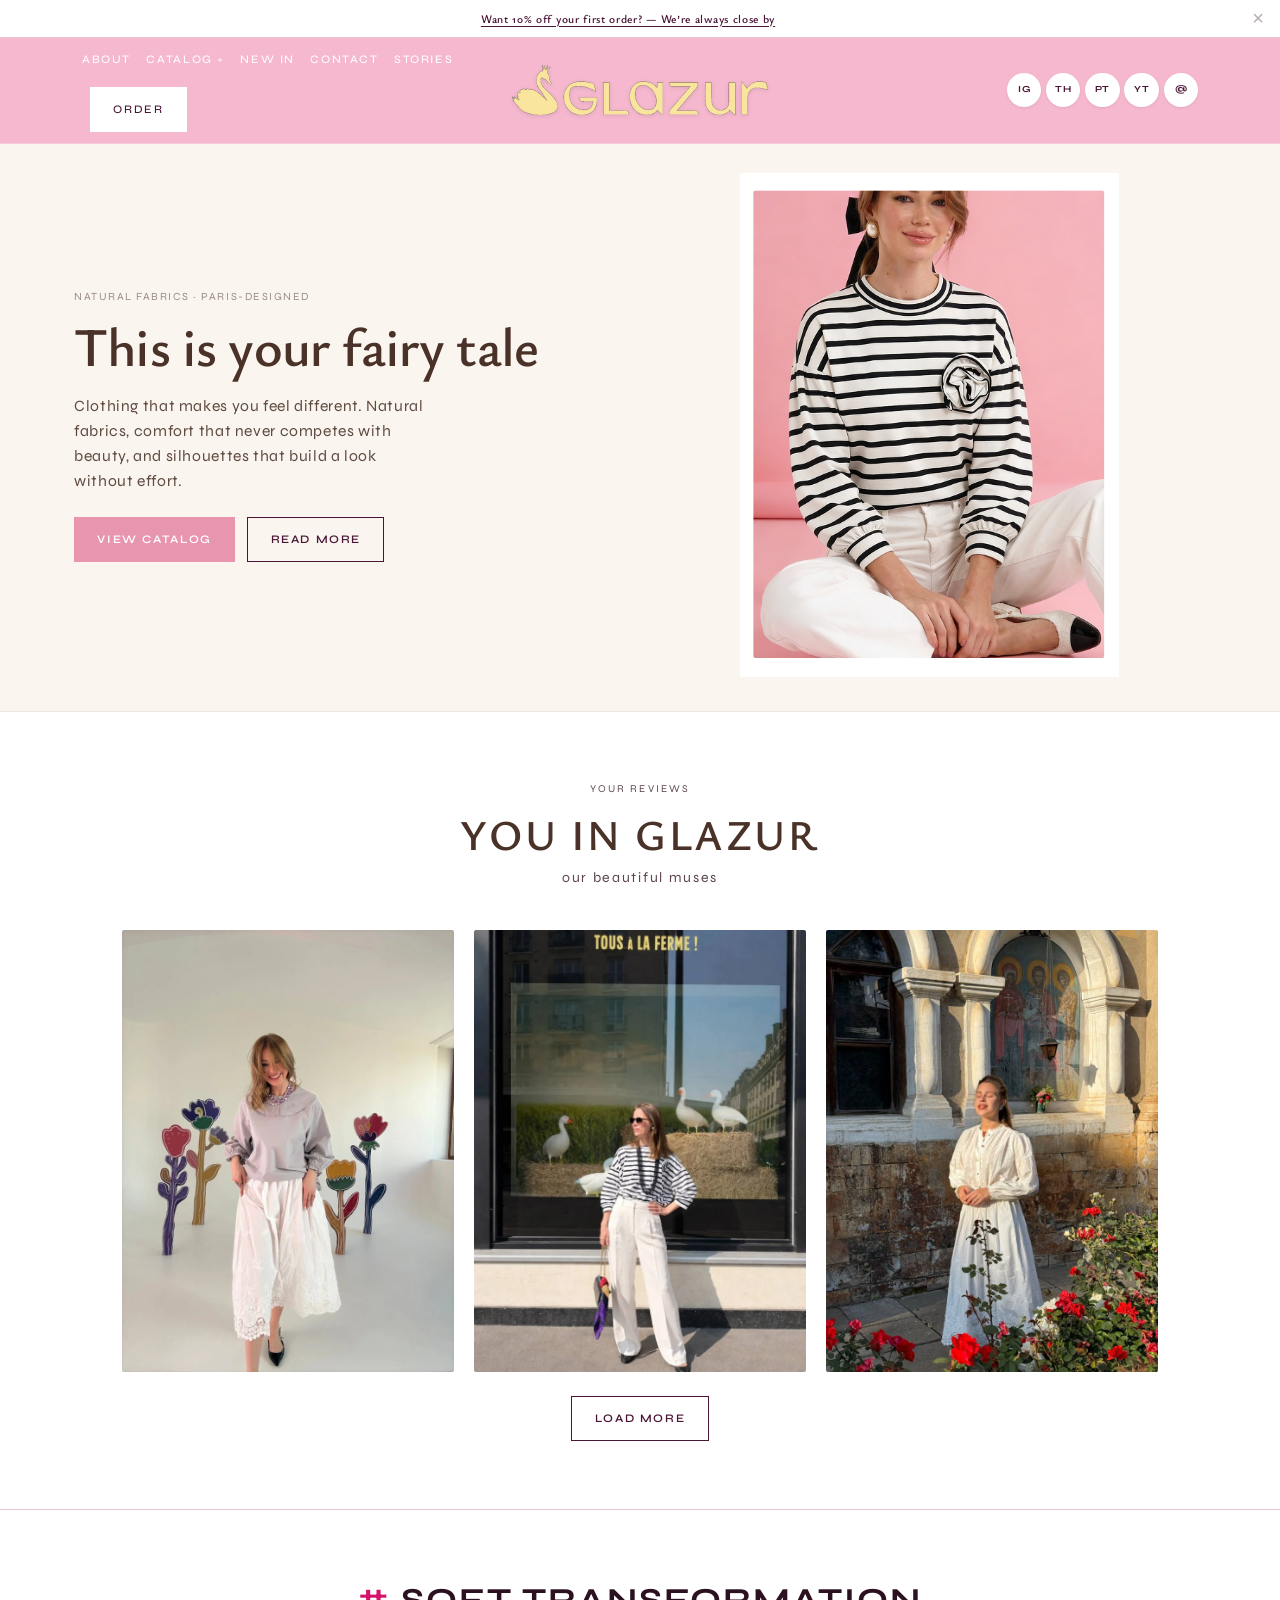
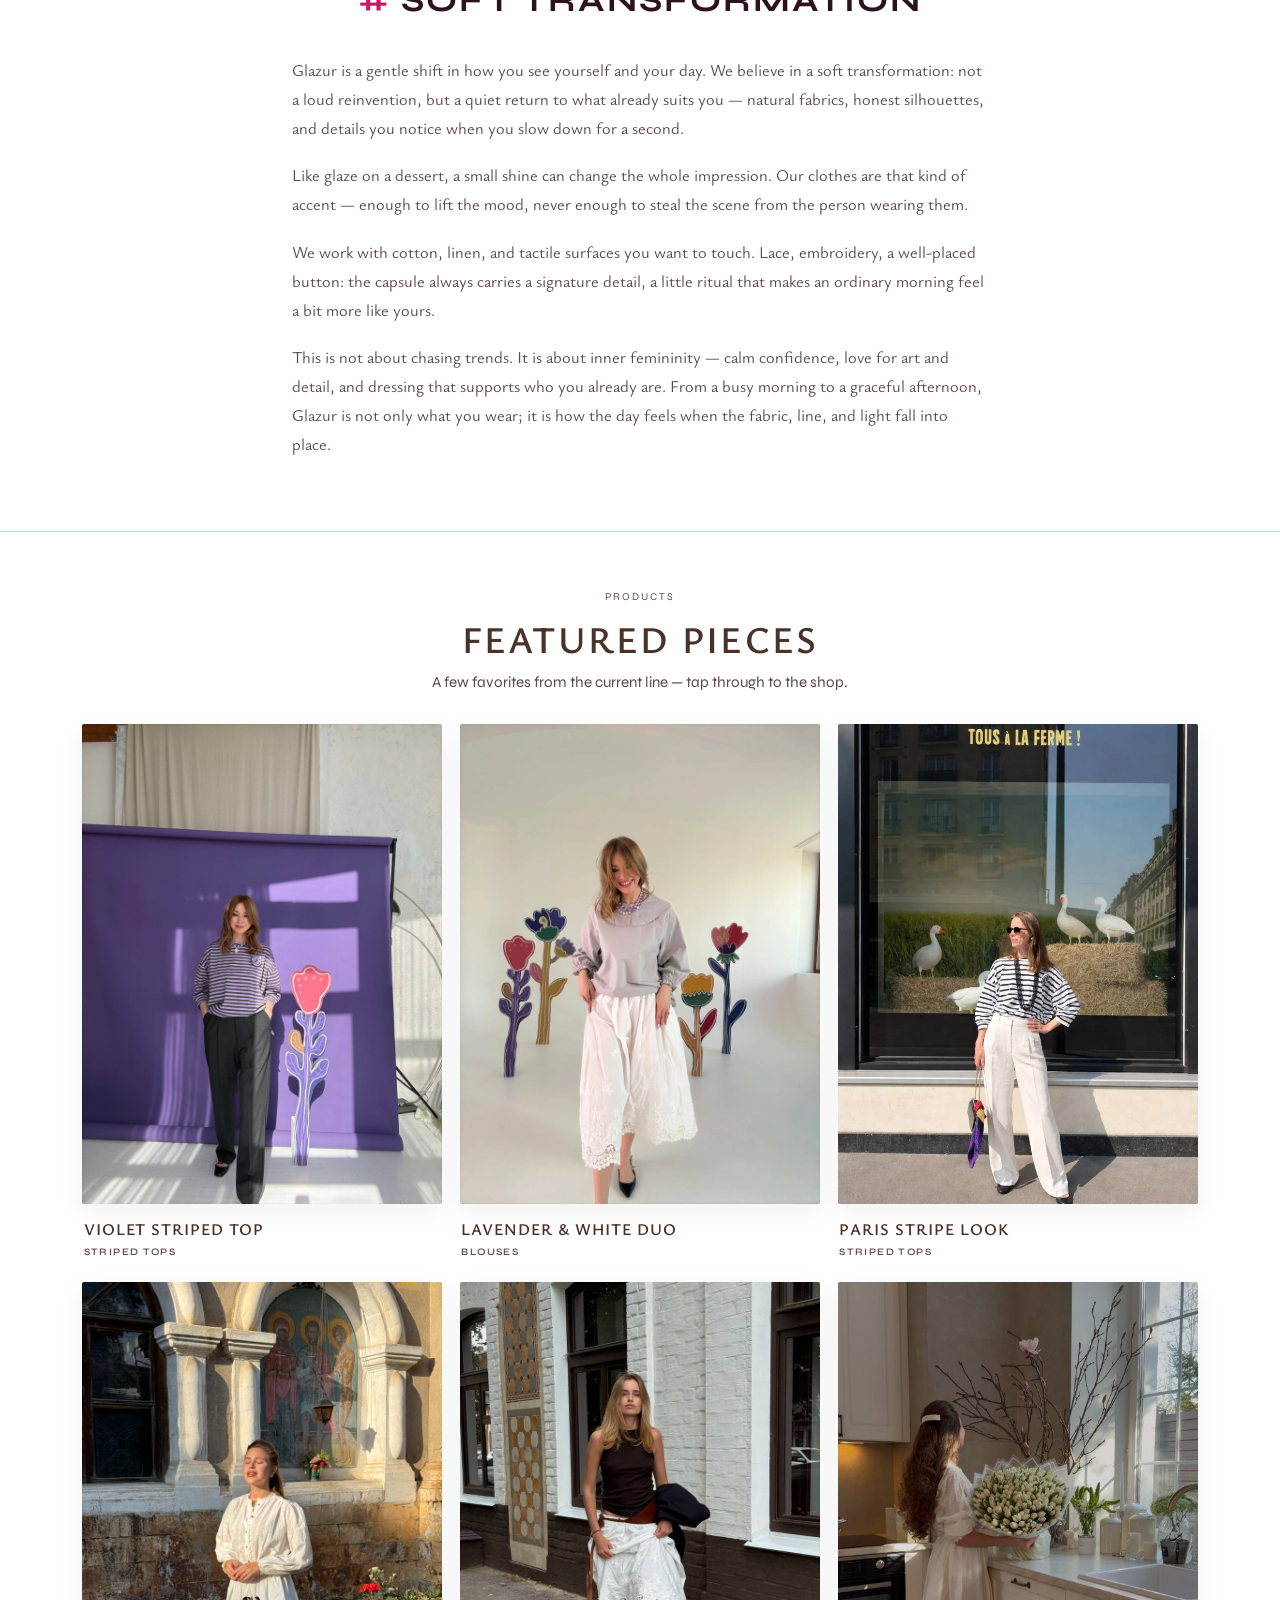
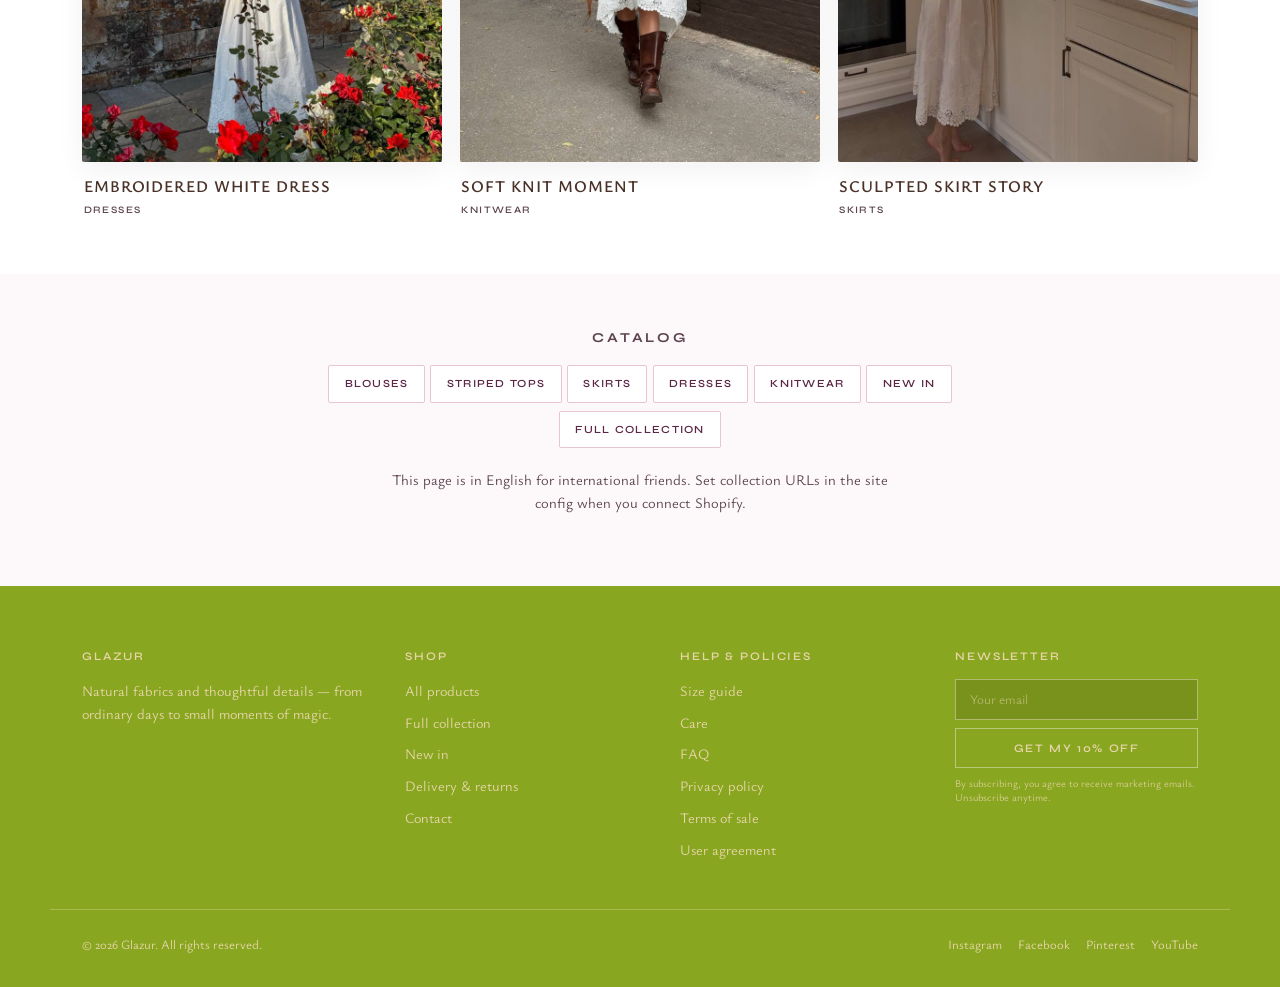
==== index.html @ 256267ee "Featured pieces: replace first card image with violet studio stripes shot Made-with: Cursor" ====
<!DOCTYPE html>
<html lang="en-US">
<head>
  <meta charset="UTF-8" />
  <meta name="viewport" content="width=device-width, initial-scale=1" />
  <link rel="icon" href="assets/favicon.svg" type="image/svg+xml" />
  <meta name="description" content="Glazur — this is your fairy tale. Natural fabrics, comfort that never fights with beauty, silhouettes that build a look without effort. Paris-designed, limited editions." />
  <title>Glazur | This is your fairy tale</title>
  <link rel="preconnect" href="https://fonts.googleapis.com" />
  <link rel="preconnect" href="https://fonts.gstatic.com" crossorigin />
  <link href="https://fonts.googleapis.com/css2?family=Syne:wght@400;500;600;700&display=swap" rel="stylesheet" />
  <link rel="stylesheet" href="css/fonts.css" />
  <link rel="stylesheet" href="css/tokens.css" />
  <link rel="stylesheet" href="css/base.css" />
  <link rel="stylesheet" href="css/components.css" />
</head>
<body class="page-home">
  <div id="promo-bar" class="promo-bar">
    <a href="#" id="promo-open-modal"><span id="promo-headline">Transform Your Day — Get 10% Off Your First Order</span></a>
    <button type="button" class="promo-bar__close" id="promo-close" aria-label="Dismiss promotion">×</button>
  </div>

  <header class="site-header site-header--mirror site-header--shopru">
    <div class="site-header__inner site-header__inner--shopru">
      <nav class="nav" id="site-nav" aria-label="Primary">
        <a href="about.html">About</a>
        <details class="nav-details">
          <summary class="nav-details__summary">Catalog</summary>
          <div class="nav-details__panel" role="group" aria-label="Catalog categories">
            <a href="#" data-collection="blouses">Blouses</a>
            <a href="#" data-collection="stripes">Striped tops</a>
            <a href="#" data-collection="skirts">Skirts</a>
            <a href="#" data-collection="dresses">Dresses</a>
            <a href="#" data-collection="knitwear">Knitwear</a>
            <a class="js-config-collection-default" href="#">Full collection</a>
          </div>
        </details>
        <a href="#" data-collection="newArrivals">New in</a>
        <a class="js-config-mailto" href="mailto:info@glazurshop.com">Contact</a>
        <a href="about.html">Stories</a>
        <div class="nav__cta">
          <a class="btn btn--fill js-config-shop" href="#">Order</a>
        </div>
      </nav>
      <a class="logo" href="index.html"><img class="logo__img" src="assets/logos/glazur-logo-yellow-swan.png" width="256" height="50" alt="Glazur" decoding="async" /></a>
      <div class="header-social" aria-label="Social and email">
        <a class="header-social__link js-config-ig" href="#" target="_blank" rel="noopener noreferrer" aria-label="Instagram">IG</a>
        <a class="header-social__link js-config-th" href="#" target="_blank" rel="noopener noreferrer" aria-label="Threads">TH</a>
        <a class="header-social__link js-config-pin" href="#" target="_blank" rel="noopener noreferrer" aria-label="Pinterest">PT</a>
        <a class="header-social__link js-config-yt" href="#" target="_blank" rel="noopener noreferrer" aria-label="YouTube">YT</a>
        <a class="header-social__link header-social__link--mail js-config-mailto" href="mailto:info@glazurshop.com" aria-label="Email">@</a>
      </div>
      <button type="button" class="nav-toggle" id="nav-toggle" aria-expanded="false" aria-controls="site-nav">Menu</button>
    </div>
  </header>

  <main class="home-main">
    <section class="ru-hero" aria-labelledby="hero-title">
      <div class="ru-hero__grid">
        <div class="ru-hero__copy">
          <p class="ru-hero__eyebrow">Natural fabrics · Paris-designed</p>
          <h1 id="hero-title">This is your fairy tale</h1>
          <p class="ru-hero__lead">
            Clothing that makes you feel different. Natural fabrics, comfort that never competes with beauty, and silhouettes that build a look without effort.
          </p>
          <div class="ru-hero__actions">
            <a class="btn btn--hero-pink js-config-collection-default" href="#">View catalog</a>
            <a class="btn" href="#story">Read more</a>
          </div>
        </div>
        <figure class="ru-hero__figure">
          <img
            class="ru-hero__img"
            src="assets/brand/hero-pink-studio.png"
            width="538"
            height="716"
            alt="Glazur — woman in a black and white striped sweatshirt with a flower appliqué and white trousers, seated on a soft pink background"
            loading="eager"
            decoding="async"
          />
        </figure>
      </div>
    </section>

    <section class="ru-muses" aria-labelledby="muses-title">
      <div class="container">
        <p class="ru-muses__eyebrow">Your reviews</p>
        <h2 id="muses-title" class="ru-muses__title">You in Glazur</h2>
        <p class="ru-muses__sub">our beautiful muses</p>
        <div class="ru-muses__gallery">
          <figure>
            <img
              src="assets/muses/muse-1.png"
              width="768"
              height="1024"
              alt="Glazur muse — white skirt and lavender blouse among large illustrated flower cutouts in a bright studio"
              loading="lazy"
              decoding="async"
            />
          </figure>
          <figure>
            <img
              src="assets/muses/muse-4.png"
              width="682"
              height="1024"
              alt="Glazur muse — Breton stripes and white trousers in front of a Parisian shop window with a farm-themed display"
              loading="lazy"
              decoding="async"
            />
          </figure>
          <figure>
            <img
              src="assets/muses/muse-3.png"
              width="768"
              height="1024"
              alt="Glazur muse — long white embroidered dress by a stone church wall with roses and icons in warm evening light"
              loading="lazy"
              decoding="async"
            />
          </figure>
        </div>
        <div class="ru-muses__footer">
          <a class="btn" href="#">Load more</a>
        </div>
      </div>
    </section>

    <section id="story" class="ru-philosophy">
      <div class="container">
        <h2 class="ru-philosophy__h"><span class="ru-hash">#</span> Soft transformation</h2>
        <div class="ru-philosophy__body">
          <p>
            Glazur is a gentle shift in how you see yourself and your day. We believe in a soft transformation: not a loud reinvention, but a quiet return to what already suits you — natural fabrics, honest silhouettes, and details you notice when you slow down for a second.
          </p>
          <p>
            Like glaze on a dessert, a small shine can change the whole impression. Our clothes are that kind of accent — enough to lift the mood, never enough to steal the scene from the person wearing them.
          </p>
          <p>
            We work with cotton, linen, and tactile surfaces you want to touch. Lace, embroidery, a well-placed button: the capsule always carries a signature detail, a little ritual that makes an ordinary morning feel a bit more like yours.
          </p>
          <p>
            This is not about chasing trends. It is about inner femininity — calm confidence, love for art and detail, and dressing that supports who you already are. From a busy morning to a graceful afternoon, Glazur is not only what you wear; it is how the day feels when the fabric, line, and light fall into place.
          </p>
        </div>
      </div>
    </section>

    <section id="about-products" class="ru-products" aria-labelledby="products-title">
      <div class="container">
        <p class="ru-products__eyebrow">Products</p>
        <h2 id="products-title" class="ru-products__title">Featured pieces</h2>
        <p class="ru-products__lead">A few favorites from the current line — tap through to the shop.</p>
        <div class="ru-products__grid">
          <article class="ru-product-card">
            <a class="ru-product-card__link" href="#" data-collection="stripes">
              <figure class="ru-product-card__figure">
                <img
                  class="ru-product-card__img"
                  src="assets/brand/glazur-featured-stripes-violet.png"
                  width="768"
                  height="1024"
                  alt="Glazur — violet striped long-sleeve top with black trousers, purple studio backdrop and illustrated flower prop"
                  loading="lazy"
                  decoding="async"
                />
              </figure>
              <div class="ru-product-card__meta">
                <h3 class="ru-product-card__name">Violet striped top</h3>
                <p class="ru-product-card__tag">Striped tops</p>
              </div>
            </a>
          </article>
          <article class="ru-product-card">
            <a class="ru-product-card__link" href="#" data-collection="blouses">
              <figure class="ru-product-card__figure">
                <img
                  class="ru-product-card__img"
                  src="assets/muses/muse-1.png"
                  width="768"
                  height="1024"
                  alt="Lavender blouse and white skirt"
                  loading="lazy"
                  decoding="async"
                />
              </figure>
              <div class="ru-product-card__meta">
                <h3 class="ru-product-card__name">Lavender &amp; white duo</h3>
                <p class="ru-product-card__tag">Blouses</p>
              </div>
            </a>
          </article>
          <article class="ru-product-card">
            <a class="ru-product-card__link" href="#" data-collection="stripes">
              <figure class="ru-product-card__figure">
                <img
                  class="ru-product-card__img"
                  src="assets/muses/muse-4.png"
                  width="682"
                  height="1024"
                  alt="Breton stripes with white trousers in Paris"
                  loading="lazy"
                  decoding="async"
                />
              </figure>
              <div class="ru-product-card__meta">
                <h3 class="ru-product-card__name">Paris stripe look</h3>
                <p class="ru-product-card__tag">Striped tops</p>
              </div>
            </a>
          </article>
          <article class="ru-product-card">
            <a class="ru-product-card__link" href="#" data-collection="dresses">
              <figure class="ru-product-card__figure">
                <img
                  class="ru-product-card__img"
                  src="assets/muses/muse-3.png"
                  width="768"
                  height="1024"
                  alt="Long white embroidered dress"
                  loading="lazy"
                  decoding="async"
                />
              </figure>
              <div class="ru-product-card__meta">
                <h3 class="ru-product-card__name">Embroidered white dress</h3>
                <p class="ru-product-card__tag">Dresses</p>
              </div>
            </a>
          </article>
          <article class="ru-product-card">
            <a class="ru-product-card__link" href="#" data-collection="knitwear">
              <figure class="ru-product-card__figure">
                <img
                  class="ru-product-card__img"
                  src="assets/muses/muse-2.png"
                  width="768"
                  height="1024"
                  alt="Soft knit and relaxed silhouette"
                  loading="lazy"
                  decoding="async"
                />
              </figure>
              <div class="ru-product-card__meta">
                <h3 class="ru-product-card__name">Soft knit moment</h3>
                <p class="ru-product-card__tag">Knitwear</p>
              </div>
            </a>
          </article>
          <article class="ru-product-card">
            <a class="ru-product-card__link" href="#" data-collection="skirts">
              <figure class="ru-product-card__figure">
                <img
                  class="ru-product-card__img"
                  src="assets/muses/muse-5.png"
                  width="768"
                  height="1024"
                  alt="Skirt and top editorial look"
                  loading="lazy"
                  decoding="async"
                />
              </figure>
              <div class="ru-product-card__meta">
                <h3 class="ru-product-card__name">Sculpted skirt story</h3>
                <p class="ru-product-card__tag">Skirts</p>
              </div>
            </a>
          </article>
        </div>
      </div>
    </section>

    <section class="ru-catalog" aria-labelledby="catalog-title">
      <div class="container ru-catalog__inner">
        <h2 id="catalog-title" class="ru-catalog__title">Catalog</h2>
        <nav class="ru-catalog__links" aria-label="Product categories">
          <a href="#" data-collection="blouses">Blouses</a>
          <a href="#" data-collection="stripes">Striped tops</a>
          <a href="#" data-collection="skirts">Skirts</a>
          <a href="#" data-collection="dresses">Dresses</a>
          <a href="#" data-collection="knitwear">Knitwear</a>
          <a href="#" data-collection="newArrivals">New in</a>
          <a class="js-config-collection-default" href="#">Full collection</a>
        </nav>
        <p class="ru-catalog__note">
          This page is in English for international friends. Set collection URLs in the site config when you connect Shopify.
        </p>
      </div>
    </section>
  </main>

  <footer class="site-footer">
    <div class="site-footer__grid">
      <div>
        <h3>Glazur</h3>
        <p style="margin: 0; line-height: 1.6;">Natural fabrics and thoughtful details — from ordinary days to small moments of magic.</p>
      </div>
      <div>
        <h3>Shop</h3>
        <ul>
          <li><a class="js-config-shop" href="#">All products</a></li>
          <li><a class="js-config-collection-default" href="#">Full collection</a></li>
          <li><a href="#" data-collection="newArrivals">New in</a></li>
          <li><a href="shipping-returns.html">Delivery &amp; returns</a></li>
          <li><a class="js-config-mailto" href="mailto:info@glazurshop.com">Contact</a></li>
        </ul>
      </div>
      <div>
        <h3>Help &amp; policies</h3>
        <ul>
          <li><a href="size-guide.html">Size guide</a></li>
          <li><a href="care.html">Care</a></li>
          <li><a href="faq.html">FAQ</a></li>
          <li><a href="#">Privacy policy</a></li>
          <li><a href="#">Terms of sale</a></li>
          <li><a href="#">User agreement</a></li>
        </ul>
      </div>
      <div class="footer-newsletter">
        <h3>Newsletter</h3>
        <form id="footer-newsletter-form">
          <input type="email" name="email" required placeholder="Your email" autocomplete="email" aria-label="Email for newsletter" />
          <button type="submit" class="btn btn--light" style="width: 100%; border-color: rgba(255,255,255,0.4);">Get my 10% off</button>
          <p class="legal" id="promo-legal">By subscribing, you agree to receive marketing emails. Unsubscribe anytime.</p>
        </form>
      </div>
    </div>
    <div class="site-footer__bottom">
      <span>© <span id="y"></span> Glazur. All rights reserved.</span>
      <div class="social-row">
        <a class="js-config-ig" href="#">Instagram</a>
        <a class="js-config-fb" href="#">Facebook</a>
        <a class="js-config-pin" href="#">Pinterest</a>
        <a class="js-config-yt" href="#">YouTube</a>
      </div>
    </div>
  </footer>

  <div id="promo-modal" class="promo-modal" hidden>
    <div class="promo-modal__overlay" aria-hidden="true"></div>
    <div class="promo-modal__panel" role="dialog" aria-modal="true" aria-labelledby="promo-dialog-title">
      <button type="button" class="promo-modal__close" aria-label="Close">×</button>
      <h2 id="promo-dialog-title">Bonjour!</h2>
      <p class="sub" id="promo-subline">Subscribe to receive your personal code and discover how Glazur can make everyday beautiful.</p>
      <form id="promo-form">
        <label class="sr-only" for="promo-email">Email</label>
        <input id="promo-email" type="email" required placeholder="Your email" autocomplete="email" />
        <button type="submit" class="btn btn--fill" style="width: 100%;" id="promo-cta">Get My 10% Off</button>
        <p class="legal" id="promo-legal-modal">By subscribing, you agree to receive marketing emails. Unsubscribe anytime.</p>
      </form>
      <p id="promo-success" class="success" hidden>Your 10% code is on its way! Check your inbox.</p>
    </div>
  </div>

  <script src="js/config.js"></script>
  <script src="js/main.js"></script>
</body>
</html>
---- css/fonts.css ----
/* Локально: Ysabeau из архива «Шрифты». Заголовки / UI: Syne через Google Fonts в HTML (замена LT Remark). */
@font-face {
  font-family: "Ysabeau";
  src: url("../assets/fonts/ysabeau/Ysabeau-Regular.ttf") format("truetype");
  font-weight: 400;
  font-style: normal;
  font-display: swap;
}

@font-face {
  font-family: "Ysabeau";
  src: url("../assets/fonts/ysabeau/Ysabeau-Medium.ttf") format("truetype");
  font-weight: 500;
  font-style: normal;
  font-display: swap;
}

@font-face {
  font-family: "Ysabeau";
  src: url("../assets/fonts/ysabeau/Ysabeau-SemiBold.ttf") format("truetype");
  font-weight: 600;
  font-style: normal;
  font-display: swap;
}
---- css/tokens.css ----
/**
 * Glazur — палитра сезона (упаковка: лайм крышки + розовый тираж лебедей).
 * Бордо / слива — глубокий акцент и «осень», не основной фон первого экрана.
 * LT Remark → Syne как веб-замена.
 */
:root {
  /* Упаковка: лайм + роза */
  --color-pack-lime: #8dc63f;
  --color-pack-lime-deep: #72a82e;
  --color-pack-pink: #f4d4e0;
  --color-pack-pink-mid: #e8b8cc;
  --color-hero-panel: var(--color-pack-lime);

  /* Бордо / сезонный акцент (футер, кнопки, контраст) */
  --color-hero-plum: #6b1d4f;
  --color-plum: #4a1536;
  --color-plum-mid: #5c2746;

  /* Текст */
  --color-ink: #2c1220;
  --color-ink-muted: #5c4550;

  /* Золото / крем — как на зелёной крышке коробки */
  --color-gold: #e8d5a8;
  --color-cream: #f5edd4;

  /* Фоны страницы (светлая «витрина» как glazurshop.ru) */
  --color-bg: #fdf8fa;
  --color-blush: #f7e8ee;
  --color-surface: #ffffff;
  --color-cream-pale: #faf6ed;
  --color-line: #e8c4d4;

  /* Витрина как glazurshop.ru: розовая шапка, кремовый герой */
  --color-shop-header: #f5b8ce;
  --color-shop-header-border: rgba(255, 255, 255, 0.22);
  --color-hero-cream: #faf6ef;
  --color-hero-ink: #4a3228;
  --color-hero-cta: #e895b0;
  --color-hero-cta-hover: #d97897;

  /* Акценты */
  --color-accent: #d4146b;
  --color-accent-hover: #b01058;
  --color-accent-soft: #fbcfe0;
  --color-magenta: #d70c7a;
  --color-olive: var(--color-pack-lime-deep);
  --color-lavender: var(--color-pack-pink-mid);
  --color-rose-ui: #e67e9e;

  /* Паттерн-вектор (архив) */
  --color-pattern-surface: #efcad0;
  --color-pattern-deep: #d70c7a;

  --font-heading: "Syne", system-ui, sans-serif;
  --font-ui: "Syne", system-ui, sans-serif;
  --font-body: "Ysabeau", Georgia, "Times New Roman", serif;
  --font-display: var(--font-heading);

  --max: 1180px;
  --radius: 2px;
  --header-h: 64px;
  --promo-h: 44px;
  --ease: cubic-bezier(0.22, 1, 0.36, 1);
}
---- css/base.css ----
*,
*::before,
*::after {
  box-sizing: border-box;
}

html {
  scroll-behavior: smooth;
}

body {
  margin: 0;
  font-family: var(--font-body);
  font-size: 1rem;
  line-height: 1.65;
  color: var(--color-ink);
  background: var(--color-bg);
  -webkit-font-smoothing: antialiased;
}

body.has-promo {
  --header-offset: var(--promo-h);
}

body:not(.has-promo) {
  --header-offset: 0px;
}

img {
  max-width: 100%;
  height: auto;
  display: block;
}

a {
  color: var(--color-plum);
  text-underline-offset: 3px;
}

a:hover {
  color: var(--color-accent);
}

:focus-visible {
  outline: 2px solid var(--color-plum-mid);
  outline-offset: 2px;
}

h1,
h2,
h3 {
  font-family: var(--font-heading);
  font-weight: 700;
  letter-spacing: 0.06em;
  line-height: 1.12;
  text-transform: uppercase;
}

.container {
  width: 100%;
  max-width: var(--max);
  margin: 0 auto;
  padding: 0 clamp(1.25rem, 4vw, 2rem);
}

.prose {
  max-width: 40rem;
}

.prose h2 {
  font-size: 1.75rem;
  margin: 2.5rem 0 1rem;
  text-transform: none;
  letter-spacing: 0.02em;
  font-weight: 600;
}

.prose h3 {
  font-size: 1.2rem;
  margin: 1.75rem 0 0.5rem;
  text-transform: none;
  letter-spacing: 0.02em;
  font-weight: 600;
}

.prose p,
.prose li {
  color: var(--color-ink-muted);
}

.prose ul {
  padding-left: 1.25rem;
}

.prose li {
  margin-bottom: 0.35rem;
}

.page-hero {
  padding: clamp(2.5rem, 6vw, 4rem) 0 2rem;
  text-align: center;
  border-bottom: 1px solid var(--color-line);
  background: var(--color-blush);
}

.page-hero h1 {
  font-size: clamp(1.75rem, 4vw, 2.75rem);
  margin: 0 0 0.75rem;
  color: var(--color-plum);
}

.page-hero p {
  margin: 0 auto;
  max-width: 36rem;
  color: var(--color-ink-muted);
  font-size: 1.05rem;
}

.page-hero p a {
  color: var(--color-accent);
  text-underline-offset: 3px;
}

.page-hero p a:hover {
  color: var(--color-accent-hover);
}

.page-body {
  padding: clamp(2rem, 5vw, 3.5rem) 0 clamp(4rem, 10vw, 6rem);
}

.sr-only {
  position: absolute;
  width: 1px;
  height: 1px;
  padding: 0;
  margin: -1px;
  overflow: hidden;
  clip: rect(0, 0, 0, 0);
  white-space: nowrap;
  border: 0;
}
---- css/components.css ----
.promo-bar {
  position: sticky;
  top: 0;
  z-index: 200;
  background: var(--color-surface);
  color: var(--color-ink-muted);
  border-bottom: 1px solid var(--color-line);
  font-size: 0.72rem;
  text-align: center;
  padding: 0.55rem 2.5rem 0.55rem 1rem;
  letter-spacing: 0.06em;
  text-transform: none;
  font-family: var(--font-body);
  font-weight: 400;
}

.promo-bar a {
  color: var(--color-plum);
  font-weight: 600;
  text-decoration: underline;
  text-underline-offset: 3px;
}

.promo-bar__close {
  position: absolute;
  right: 0.75rem;
  top: 50%;
  transform: translateY(-50%);
  background: none;
  border: none;
  color: rgba(92, 69, 80, 0.45);
  font-size: 1.25rem;
  line-height: 1;
  cursor: pointer;
  padding: 0.25rem;
}

.promo-bar__close:hover {
  color: var(--color-plum);
}

body.has-promo .site-header {
  top: 0;
}

.site-header {
  position: sticky;
  top: 0;
  z-index: 150;
  background: rgba(255, 255, 255, 0.94);
  backdrop-filter: blur(12px);
  border-bottom: 1px solid var(--color-line);
}

.site-header__inner {
  display: flex;
  align-items: center;
  justify-content: space-between;
  gap: 1rem;
  max-width: var(--max);
  margin: 0 auto;
  padding: 1rem clamp(1.25rem, 4vw, 2rem);
}

.logo {
  font-family: var(--font-ui);
  font-size: 1.5rem;
  font-weight: 700;
  color: var(--color-plum);
  text-decoration: none;
  letter-spacing: 0.14em;
  text-transform: uppercase;
}

.logo__img {
  display: block;
  height: clamp(40px, 5vw, 50px);
  width: auto;
}

.nav-toggle {
  display: none;
  border: 1px solid var(--color-plum-mid);
  background: var(--color-surface);
  color: var(--color-plum);
  padding: 0.45rem 0.75rem;
  font-family: var(--font-ui);
  font-size: 0.75rem;
  letter-spacing: 0.1em;
  text-transform: uppercase;
  cursor: pointer;
}

.nav {
  display: flex;
  align-items: center;
  gap: clamp(1rem, 2.5vw, 1.75rem);
}

.nav a {
  font-family: var(--font-ui);
  font-size: 0.72rem;
  font-weight: 500;
  letter-spacing: 0.14em;
  text-transform: uppercase;
  text-decoration: none;
  color: var(--color-plum-mid);
}

.nav a:hover {
  color: var(--color-accent);
}

.nav-details {
  position: relative;
}

.nav-details__summary {
  list-style: none;
  cursor: pointer;
  font-family: var(--font-ui);
  font-size: 0.72rem;
  font-weight: 500;
  letter-spacing: 0.14em;
  text-transform: uppercase;
  text-decoration: none;
  color: var(--color-plum-mid);
  padding: 0.15rem 0;
}

.nav-details__summary::-webkit-details-marker {
  display: none;
}

.nav-details__summary::after {
  content: " +";
  font-weight: 600;
  opacity: 0.55;
}

.nav-details[open] > .nav-details__summary::after {
  content: " –";
}

.nav-details__panel {
  position: absolute;
  top: calc(100% + 0.35rem);
  left: 0;
  min-width: 220px;
  padding: 0.35rem 0;
  background: var(--color-surface);
  border: 1px solid var(--color-line);
  box-shadow: 0 18px 40px rgba(44, 18, 32, 0.08);
  z-index: 160;
}

.nav-details__panel a {
  display: block;
  padding: 0.55rem 1rem;
  border-bottom: 1px solid rgba(226, 200, 212, 0.45);
  letter-spacing: 0.08em;
}

.nav-details__panel a:last-child {
  border-bottom: none;
}

.nav-details__panel a:hover {
  background: var(--color-bg);
}

.nav__cta {
  display: flex;
  align-items: center;
  gap: 0.75rem;
  margin-left: 0.5rem;
}

@media (max-width: 900px) {
  .nav-toggle {
    display: block;
  }

  .nav {
    position: fixed;
    left: 0;
    right: 0;
    top: 72px;
    bottom: 0;
    flex-direction: column;
    align-items: stretch;
    padding: 1rem clamp(1.25rem, 4vw, 2rem) 2rem;
    background: var(--color-blush);
    border-bottom: 1px solid var(--color-line);
    box-shadow: 0 20px 50px rgba(0, 0, 0, 0.08);
    transform: translateY(-100%);
    opacity: 0;
    pointer-events: none;
    transition: transform 0.35s var(--ease), opacity 0.2s ease;
    z-index: 140;
  }

  .nav.is-open {
    transform: translateY(0);
    opacity: 1;
    pointer-events: auto;
  }

  .nav a {
    padding: 0.85rem 0;
    border-bottom: 1px solid var(--color-line);
  }

  .nav-details {
    border-bottom: 1px solid var(--color-line);
    padding: 0.35rem 0 0.85rem;
  }

  .nav-details__summary {
    padding: 0.5rem 0;
  }

  .nav-details__panel {
    position: static;
    box-shadow: none;
    border: none;
    padding: 0.25rem 0 0 0.35rem;
    min-width: 0;
  }

  .nav-details__panel a {
    padding: 0.45rem 0;
    border-bottom: none;
  }

  .nav__cta {
    flex-direction: column;
    margin-left: 0;
    margin-top: 1rem;
  }

  .nav__cta .btn {
    width: 100%;
    text-align: center;
  }
}

.btn {
  display: inline-flex;
  align-items: center;
  justify-content: center;
  font-family: var(--font-ui);
  font-size: 0.72rem;
  font-weight: 600;
  letter-spacing: 0.14em;
  text-transform: uppercase;
  text-decoration: none;
  padding: 0.75rem 1.4rem;
  border: 1px solid var(--color-plum);
  background: transparent;
  color: var(--color-plum);
  cursor: pointer;
  transition: background 0.2s ease, color 0.2s ease, border-color 0.2s ease;
}

.btn:hover {
  background: var(--color-plum);
  color: var(--color-cream);
}

.btn--light {
  border-color: var(--color-surface);
  color: var(--color-surface);
}

.btn--light:hover {
  background: var(--color-surface);
  color: var(--color-ink);
}

.btn--fill {
  background: var(--color-plum);
  border-color: var(--color-plum);
  color: var(--color-cream);
}

.btn--fill:hover {
  background: var(--color-hero-plum);
  border-color: var(--color-hero-plum);
  color: var(--color-cream);
}

/* Кнопка героя как на glazurshop.ru (розовая заливка, белый текст) */
.btn--hero-pink {
  background: var(--color-hero-cta);
  border-color: var(--color-hero-cta);
  color: #fff;
}

.btn--hero-pink:hover {
  background: var(--color-hero-cta-hover);
  border-color: var(--color-hero-cta-hover);
  color: #fff;
}

/* Герой: золотая обводка / кремовая заливка (макет) */
.btn--on-hero {
  border-color: var(--color-gold);
  color: var(--color-gold);
  background: transparent;
}

.btn--on-hero:hover {
  background: var(--color-gold);
  color: var(--color-plum);
  border-color: var(--color-gold);
}

.btn--on-hero-fill {
  background: var(--color-cream);
  border-color: var(--color-cream);
  color: var(--color-plum);
}

.btn--on-hero-fill:hover {
  background: var(--color-gold);
  border-color: var(--color-gold);
  color: var(--color-plum);
}

/* Герой — фото сверху (реф. fashion), блок копирайта в цвете крышки коробки */
.hero-immersive {
  display: flex;
  flex-direction: column;
  min-height: min(92vh, 900px);
}

.hero-immersive__figure {
  position: relative;
  margin: 0;
  flex: 1 1 auto;
  min-height: min(52vh, 560px);
  background: var(--color-pack-pink-mid);
}

.hero-immersive__photo {
  width: 100%;
  height: 100%;
  min-height: min(52vh, 560px);
  object-fit: cover;
  object-position: center top;
  display: block;
}

.hero-immersive__panel {
  position: relative;
  flex: 0 0 auto;
  background: var(--color-hero-panel);
  color: var(--color-cream);
}

.hero-immersive__watermark {
  position: absolute;
  inset: 0;
  background: url("../assets/lebedi/Glazur лебедь вектор.svg") center 40% / clamp(56px, 14vw, 120px) no-repeat;
  opacity: 0.1;
  filter: brightness(0) invert(1);
  pointer-events: none;
}

.hero-immersive__inner {
  position: relative;
  z-index: 1;
  max-width: var(--max);
  margin: 0 auto;
  padding: clamp(1.85rem, 5vw, 3rem) clamp(1.35rem, 4vw, 2rem);
}

.hero-immersive__eyebrow {
  font-family: var(--font-ui);
  font-size: 0.7rem;
  letter-spacing: 0.2em;
  text-transform: uppercase;
  color: rgba(245, 237, 212, 0.82);
  margin: 0 0 0.85rem;
}

.hero-immersive__inner h1 {
  font-family: var(--font-heading);
  font-size: clamp(1.6rem, 4vw, 2.5rem);
  font-weight: 700;
  letter-spacing: 0.1em;
  line-height: 1.12;
  text-transform: uppercase;
  color: var(--color-cream);
  margin: 0 0 1rem;
  max-width: 20ch;
}

.hero-immersive__lead {
  font-family: var(--font-body);
  font-size: clamp(1rem, 2.2vw, 1.15rem);
  font-weight: 400;
  line-height: 1.65;
  color: rgba(250, 246, 237, 0.94);
  max-width: 36rem;
  margin: 0 0 1.75rem;
}

.hero-immersive__actions {
  display: flex;
  flex-wrap: wrap;
  gap: 0.75rem;
}

@media (min-width: 900px) {
  .hero-immersive__figure {
    min-height: min(58vh, 620px);
  }

  .hero-immersive__photo {
    min-height: min(58vh, 620px);
  }
}

/* Главная: фото упаковки / анбоксинг под героем */
.home-packshot {
  margin: 0;
  padding: clamp(1.25rem, 4vw, 2.25rem) clamp(1.25rem, 4vw, 2rem);
  background: var(--color-bg);
  border-top: 1px solid var(--color-line);
  border-bottom: 1px solid var(--color-line);
}

.home-packshot__figure {
  margin: 0 auto;
  max-width: min(1040px, 100%);
}

.home-packshot__img {
  width: 100%;
  height: auto;
  display: block;
}

/* Главная: блоки с фото (как fashion-референсы) */
.home-lookbook {
  background: var(--color-surface);
  border-top: 1px solid var(--color-line);
  border-bottom: 1px solid var(--color-line);
  padding: clamp(2rem, 6vw, 3.25rem) clamp(1.25rem, 4vw, 2rem);
}

.home-lookbook__grid {
  max-width: var(--max);
  margin: 0 auto;
  display: grid;
  gap: clamp(1rem, 3.5vw, 2rem);
  grid-template-columns: 1.05fr 0.9fr 1.05fr;
  align-items: center;
}

.home-lookbook__card {
  margin: 0;
  border: 1px solid var(--color-line);
  background: var(--color-bg);
  overflow: hidden;
}

.home-lookbook__img {
  width: 100%;
  height: 100%;
  aspect-ratio: 3 / 4;
  object-fit: cover;
  display: block;
}

.home-lookbook__copy h2 {
  margin: 0 0 0.75rem;
  font-family: var(--font-heading);
  letter-spacing: 0.08em;
  text-transform: uppercase;
  color: var(--color-plum);
}

.home-lookbook__copy p {
  margin: 0 0 1.25rem;
  color: var(--color-ink-muted);
  line-height: 1.75;
}

@media (max-width: 980px) {
  .home-lookbook__grid {
    grid-template-columns: 1fr;
  }

  .home-lookbook__img {
    aspect-ratio: 4 / 5;
  }
}

.lebedi-pair {
  display: grid;
  grid-template-columns: 1fr 1fr;
  gap: 0.75rem;
  max-width: 520px;
  margin: 1.5rem auto 0;
}

.lebedi-pair img {
  width: 100%;
  aspect-ratio: 1;
  object-fit: cover;
  border: 1px solid var(--color-line);
}

/* Sections */
.section {
  padding: clamp(3rem, 8vw, 5rem) 0;
}

.section--surface {
  background: var(--color-surface);
  border-top: 1px solid var(--color-line);
  border-bottom: 1px solid var(--color-line);
}

.section__head {
  text-align: center;
  max-width: 36rem;
  margin: 0 auto 2.5rem;
}

.section__head h2 {
  font-family: var(--font-heading);
  font-size: clamp(1.5rem, 3.5vw, 2.15rem);
  margin: 0 0 0.75rem;
  font-weight: 700;
  letter-spacing: 0.08em;
  text-transform: uppercase;
  color: var(--color-plum);
}

.section__head p {
  margin: 0;
  color: var(--color-ink-muted);
  font-size: 1.05rem;
}

.values {
  display: grid;
  grid-template-columns: repeat(3, 1fr);
  gap: 1.5rem;
}

@media (max-width: 768px) {
  .values {
    grid-template-columns: 1fr;
  }
}

.value-card {
  padding: 1.75rem;
  border: 1px solid var(--color-line);
  background: var(--color-bg);
}

.value-card h3 {
  font-size: 1.05rem;
  margin: 0 0 0.5rem;
  text-transform: none;
  letter-spacing: 0.03em;
  font-weight: 700;
  color: var(--color-plum);
}

.value-card p {
  margin: 0;
  font-size: 0.95rem;
  color: var(--color-ink-muted);
}

.collections {
  display: grid;
  grid-template-columns: repeat(auto-fill, minmax(240px, 1fr));
  gap: 1.25rem;
}

@media (min-width: 1100px) {
  .collections {
    grid-template-columns: repeat(3, 1fr);
  }
}

@media (max-width: 768px) {
  .collections {
    grid-template-columns: 1fr;
  }
}

.collection-card {
  position: relative;
  border: 1px solid var(--color-line);
  background: var(--color-surface);
  text-decoration: none;
  color: inherit;
  display: block;
  overflow: hidden;
  transition: box-shadow 0.25s ease;
}

.collection-card:hover {
  box-shadow: 0 24px 50px rgba(28, 27, 25, 0.08);
}

.collection-card__media {
  aspect-ratio: 4 / 5;
  background: linear-gradient(160deg, #e8e0d8, #d4ccc4);
  background-size: cover;
  background-position: center;
}

.collection-card__media--l1 {
  background-image: url("../assets/lebedi/л1.png");
}

.collection-card__media--l2 {
  background-image: url("../assets/lebedi/л2.png");
}

.collection-card__media--l3 {
  background-image: url("../assets/lebedi/л3.png");
}

.collection-card__media--l4 {
  background-image: url("../assets/lebedi/л4.png");
}

.collection-card__media--l5 {
  background-image: url("../assets/lebedi/л5.png");
}

.collection-card__media--l6 {
  background-image: url("../assets/lebedi/л6.png");
}

.collection-card__body {
  padding: 1.25rem 1.5rem 1.5rem;
}

.collection-card__body h3 {
  font-size: 1.1rem;
  margin: 0 0 0.35rem;
  text-transform: none;
  letter-spacing: 0.02em;
  font-weight: 700;
  color: var(--color-plum);
}

.collection-card__body p {
  margin: 0;
  font-size: 0.9rem;
  color: var(--color-ink-muted);
}

.collection-card__cta {
  margin-top: 0.75rem;
  font-family: var(--font-ui);
  font-size: 0.7rem;
  letter-spacing: 0.14em;
  text-transform: uppercase;
  font-weight: 600;
  color: var(--color-accent);
}

.story-block {
  max-width: 38rem;
  margin: 0 auto;
  text-align: center;
}

.story-block p {
  font-size: 1.1rem;
  color: var(--color-ink-muted);
  line-height: 1.8;
  margin: 0 0 1.25rem;
}

.detail-band {
  border: 1px solid var(--color-line);
  padding: clamp(2rem, 5vw, 3rem);
  background: var(--color-surface);
  text-align: center;
  max-width: 48rem;
  margin: 0 auto;
}

.detail-band p {
  margin: 0;
  font-size: 1.05rem;
  color: var(--color-ink-muted);
  font-style: italic;
}

.social-proof {
  text-align: center;
}

.social-proof p {
  max-width: 32rem;
  margin: 0 auto 1.5rem;
  color: var(--color-ink-muted);
}

.social-proof__cta {
  margin-top: 1.5rem;
  display: inline-block;
}

/* Promo modal */
.promo-modal[hidden] {
  display: none !important;
}

.promo-modal {
  position: fixed;
  inset: 0;
  z-index: 300;
  display: flex;
  align-items: center;
  justify-content: center;
  padding: 1rem;
}

.promo-modal__overlay {
  position: absolute;
  inset: 0;
  background: rgba(28, 27, 25, 0.45);
}

.promo-modal__panel {
  position: relative;
  background: var(--color-surface);
  max-width: 420px;
  width: 100%;
  padding: 2rem;
  border: 1px solid var(--color-line);
  box-shadow: 0 30px 80px rgba(0, 0, 0, 0.15);
}

.promo-modal__close {
  position: absolute;
  top: 0.75rem;
  right: 0.75rem;
  border: none;
  background: none;
  font-size: 1.5rem;
  line-height: 1;
  cursor: pointer;
  color: var(--color-ink-muted);
}

.promo-modal__panel h2 {
  font-family: var(--font-heading);
  font-size: 1.15rem;
  font-weight: 700;
  letter-spacing: 0.06em;
  text-transform: uppercase;
  color: var(--color-plum);
  margin: 0 0 0.5rem;
}

.promo-modal__panel .sub {
  font-size: 0.95rem;
  color: var(--color-ink-muted);
  margin: 0 0 1.25rem;
}

.promo-modal__panel input[type="email"] {
  width: 100%;
  padding: 0.75rem 1rem;
  border: 1px solid var(--color-line);
  font-family: var(--font-body);
  margin-bottom: 1rem;
}

.promo-modal__panel .legal {
  font-size: 0.7rem;
  color: var(--color-ink-muted);
  margin: 0.75rem 0 0;
  line-height: 1.4;
}

.promo-modal__panel .success {
  color: var(--color-plum);
  font-weight: 600;
  margin-top: 1rem;
}

/* FAQ */
.faq-list {
  max-width: 42rem;
  margin: 0 auto;
}

.faq-item {
  border-bottom: 1px solid var(--color-line);
}

.faq-item button {
  width: 100%;
  display: flex;
  justify-content: space-between;
  align-items: center;
  gap: 1rem;
  padding: 1.15rem 0;
  border: none;
  background: none;
  font-family: var(--font-body);
  font-size: 1rem;
  font-weight: 500;
  text-align: left;
  cursor: pointer;
  color: var(--color-ink);
}

.faq-item button::after {
  content: "+";
  font-size: 1.25rem;
  color: var(--color-ink-muted);
  flex-shrink: 0;
}

.faq-item.is-open button::after {
  content: "−";
}

.faq-panel {
  display: none;
  padding: 0 0 1.25rem;
}

.faq-item.is-open .faq-panel {
  display: block;
}

.faq-panel p,
.faq-panel li {
  color: var(--color-ink-muted);
  font-size: 0.95rem;
}

.faq-panel ul {
  margin: 0.5rem 0 0;
  padding-left: 1.2rem;
}

/* Footer */
.site-footer {
  background: #88a620;
  color: var(--color-gold);
  padding: clamp(2.5rem, 6vw, 4rem) 0 2rem;
  font-size: 0.9rem;
}

.site-footer a {
  color: var(--color-gold);
  text-decoration: none;
}

.site-footer a:hover {
  color: #fff9e6;
}

.site-footer__grid {
  display: grid;
  grid-template-columns: 1.2fr repeat(3, 1fr);
  gap: 2rem;
  max-width: var(--max);
  margin: 0 auto;
  padding: 0 clamp(1.25rem, 4vw, 2rem);
}

@media (max-width: 900px) {
  .site-footer__grid {
    grid-template-columns: 1fr 1fr;
  }
}

@media (max-width: 520px) {
  .site-footer__grid {
    grid-template-columns: 1fr;
  }
}

.site-footer h3 {
  font-family: var(--font-ui);
  font-size: 0.72rem;
  letter-spacing: 0.16em;
  text-transform: uppercase;
  font-weight: 600;
  color: var(--color-gold);
  margin: 0 0 1rem;
}

.site-footer ul {
  list-style: none;
  padding: 0;
  margin: 0;
}

.site-footer li {
  margin-bottom: 0.5rem;
}

.footer-newsletter input {
  width: 100%;
  padding: 0.65rem 0.85rem;
  border: 1px solid rgba(245, 237, 212, 0.45);
  background: rgba(0, 0, 0, 0.12);
  color: var(--color-gold);
  font-family: var(--font-body);
  margin-bottom: 0.5rem;
}

.footer-newsletter input::placeholder {
  color: rgba(232, 213, 168, 0.55);
}

.footer-newsletter .legal {
  font-size: 0.65rem;
  color: rgba(232, 213, 168, 0.85);
  margin: 0.5rem 0 0;
  line-height: 1.4;
}

.site-footer .btn--light {
  border-color: rgba(245, 237, 212, 0.55);
  color: var(--color-gold);
}

.site-footer .btn--light:hover {
  background: rgba(0, 0, 0, 0.14);
  color: #fff9e6;
  border-color: #fff9e6;
}

.site-footer__bottom {
  max-width: var(--max);
  margin: 2.5rem auto 0;
  padding: 1.5rem clamp(1.25rem, 4vw, 2rem) 0;
  border-top: 1px solid rgba(245, 237, 212, 0.28);
  display: flex;
  flex-wrap: wrap;
  justify-content: space-between;
  align-items: center;
  gap: 1rem;
  font-size: 0.8rem;
}

.site-footer__lang {
  color: var(--color-gold);
  text-decoration: underline;
  text-underline-offset: 3px;
  font-size: 0.78rem;
  letter-spacing: 0.06em;
  text-transform: uppercase;
}

.site-footer__lang:hover {
  color: #fff9e6;
}

.social-row {
  display: flex;
  gap: 1rem;
}

/* Центрированная шапка (без shopru — узкий сайт) */
.site-header--mirror:not(.site-header--shopru) .site-header__inner {
  flex-direction: column;
  align-items: center;
  justify-content: center;
  gap: 0.65rem;
  padding-top: clamp(0.75rem, 2vw, 1.1rem);
  padding-bottom: clamp(0.55rem, 1.2vw, 0.95rem);
  position: relative;
}

.site-header--mirror:not(.site-header--shopru) .nav {
  justify-content: center;
  flex-wrap: wrap;
}

.site-header--mirror:not(.site-header--shopru) .nav__cta {
  margin-left: 0;
}

@media (max-width: 900px) {
  .site-header--mirror:not(.site-header--shopru) .nav-toggle {
    position: absolute;
    right: clamp(1.25rem, 4vw, 2rem);
    top: 0.85rem;
  }

  .site-header--mirror:not(.site-header--shopru) .nav {
    top: calc(var(--header-offset, 0px) + 100px);
  }
}

/* Розовая полоса + сетка «меню — лого — мессенджеры» как glazurshop.ru */
.site-header--shopru {
  background: var(--color-shop-header);
  border-bottom: 1px solid var(--color-shop-header-border);
  backdrop-filter: none;
}

.site-header--shopru .nav a,
.site-header--shopru .nav-details__summary {
  color: rgba(255, 255, 255, 0.95);
}

.site-header--shopru .nav a:hover,
.site-header--shopru .nav-details__summary:hover {
  color: #fff;
}

.site-header--shopru .nav-details__summary::after {
  opacity: 0.65;
}

.site-header--shopru .nav__cta .btn--fill {
  background: #fff;
  border-color: #fff;
  color: var(--color-plum);
}

.site-header--shopru .nav__cta .btn--fill:hover {
  background: var(--color-hero-cream);
  border-color: var(--color-hero-cream);
  color: var(--color-plum);
}

.site-header--shopru .logo__img {
  filter: drop-shadow(0 1px 2px rgba(44, 18, 32, 0.12));
}

/* Выпадающий каталог: панель белая — ссылки должны быть тёмными, не как в полосе шапки */
.site-header--shopru .nav-details__panel {
  background: var(--color-surface);
  border: 1px solid var(--color-line);
  box-shadow: 0 14px 40px rgba(44, 18, 32, 0.14);
}

.site-header--shopru .nav-details__panel a {
  color: var(--color-plum-mid);
}

.site-header--shopru .nav-details__panel a:hover {
  color: var(--color-accent);
  background: var(--color-bg);
}

.header-social {
  display: flex;
  flex-wrap: wrap;
  align-items: center;
  justify-content: center;
  gap: 0.3rem;
  max-width: 100%;
}

.header-social__link {
  display: flex;
  align-items: center;
  justify-content: center;
  width: 2.15rem;
  height: 2.15rem;
  border-radius: 50%;
  background: #fff;
  color: var(--color-plum);
  font-family: var(--font-ui);
  font-size: 0.58rem;
  font-weight: 700;
  letter-spacing: 0.04em;
  text-decoration: none;
  line-height: 1;
  box-shadow: 0 1px 3px rgba(44, 18, 32, 0.08);
  transition: transform 0.15s ease, background 0.15s ease, color 0.15s ease;
}

.header-social__link:hover {
  transform: translateY(-1px);
  background: var(--color-hero-cream);
  color: var(--color-accent);
}

.header-social__link--mail {
  font-size: 0.72rem;
}

@media (min-width: 901px) {
  .site-header--shopru .site-header__inner--shopru {
    display: grid;
    grid-template-columns: minmax(0, 1fr) auto minmax(0, 1fr);
    align-items: center;
    gap: 0.5rem 1rem;
    padding-top: 0.65rem;
    padding-bottom: 0.65rem;
  }

  .site-header--shopru .nav {
    grid-column: 1;
    grid-row: 1;
    justify-self: start;
    justify-content: flex-start;
    flex-wrap: wrap;
    gap: clamp(0.5rem, 1.2vw, 1rem);
  }

  .site-header--shopru .logo {
    grid-column: 2;
    grid-row: 1;
    justify-self: center;
  }

  .site-header--shopru .header-social {
    grid-column: 3;
    grid-row: 1;
    justify-self: end;
  }

  .site-header--shopru .nav-toggle {
    display: none;
  }
}

@media (max-width: 900px) {
  .site-header--shopru .site-header__inner--shopru {
    display: flex;
    flex-direction: column;
    align-items: center;
    position: relative;
    padding-top: 0.5rem;
    padding-bottom: 0.5rem;
  }

  .site-header--shopru .logo {
    order: 1;
  }

  .site-header--shopru .header-social {
    order: 2;
    margin-top: 0.2rem;
  }

  .site-header--shopru .nav {
    order: 10;
    width: 100%;
    top: calc(var(--header-offset, 0px) + 118px);
    background: rgba(255, 250, 252, 0.98);
  }

  .site-header--shopru .nav a,
  .site-header--shopru .nav-details__summary {
    color: var(--color-plum-mid);
  }

  .site-header--shopru .nav a:hover,
  .site-header--shopru .nav-details__summary:hover {
    color: var(--color-accent);
  }

  .site-header--shopru .nav-toggle {
    position: absolute;
    top: 0.55rem;
    right: clamp(1.25rem, 4vw, 2rem);
    border-color: rgba(255, 255, 255, 0.55);
    background: rgba(255, 255, 255, 0.25);
    color: #fff;
  }

  .site-header--shopru .nav-toggle:hover {
    background: rgba(255, 255, 255, 0.4);
  }
}

/* Главная: светлый лендинг, порядок как на русской витрине */
.ru-hero {
  padding: clamp(1rem, 2.5vw, 1.85rem) 0 clamp(1.15rem, 3vw, 2.15rem);
  background: var(--color-hero-cream);
  border-bottom: 1px solid rgba(74, 50, 40, 0.08);
}

.ru-hero__grid {
  display: grid;
  grid-template-columns: minmax(0, 1fr) minmax(0, 1fr);
  gap: clamp(0.75rem, 2vw, 1.65rem);
  align-items: center;
  max-width: var(--max);
  margin: 0 auto;
  padding: 0 clamp(0.85rem, 3vw, 1.5rem);
}

@media (min-width: 781px) {
  .ru-hero__figure {
    max-width: min(100%, 400px);
    width: 100%;
    justify-self: center;
  }
}

@media (max-width: 780px) {
  .ru-hero__grid {
    grid-template-columns: 1fr;
    text-align: center;
  }

  .ru-hero__figure {
    max-width: min(100%, 380px);
    margin-left: auto;
    margin-right: auto;
  }

  .ru-hero__actions {
    justify-content: center;
  }
}

.ru-hero h1 {
  font-family: var(--font-body);
  font-weight: 600;
  font-size: clamp(2.15rem, 4.8vw, 3.4rem);
  line-height: 1.12;
  color: var(--color-hero-ink);
  letter-spacing: -0.015em;
  margin: 0 0 1rem;
  text-transform: none;
}

.ru-hero__eyebrow {
  font-family: var(--font-ui);
  font-size: 0.68rem;
  letter-spacing: 0.14em;
  text-transform: uppercase;
  color: rgba(74, 50, 40, 0.55);
  margin: 0 0 0.65rem;
}

.ru-hero__lead {
  font-family: var(--font-ui);
  font-size: clamp(0.88rem, 1.35vw, 0.98rem);
  font-weight: 400;
  letter-spacing: 0.04em;
  line-height: 1.6;
  color: var(--color-hero-ink);
  opacity: 0.88;
  margin: 0 0 1.5rem;
  max-width: 40ch;
}

@media (max-width: 780px) {
  .ru-hero__lead {
    max-width: none;
    margin-left: auto;
    margin-right: auto;
  }
}

.ru-hero__actions {
  display: flex;
  flex-wrap: wrap;
  gap: 0.75rem;
}

.ru-hero__figure {
  margin: 0;
  padding: 0;
  border-radius: 0;
  overflow: visible;
  background: transparent;
  box-shadow: none;
  display: flex;
  align-items: center;
  justify-content: center;
}

.ru-hero__img {
  display: block;
  width: auto;
  max-width: 100%;
  height: auto;
  max-height: min(56vh, 530px);
  object-fit: contain;
}

/* «Вы в Glazur» — три вертикали как на glazurshop.ru */
.ru-muses {
  padding: clamp(2.75rem, 7vw, 4.25rem) 0;
  text-align: center;
  background: var(--color-surface);
}

.ru-muses__eyebrow {
  font-family: var(--font-ui);
  font-size: 0.65rem;
  letter-spacing: 0.2em;
  text-transform: uppercase;
  color: var(--color-ink-muted);
  margin: 0 0 0.75rem;
}

.ru-muses__title {
  font-family: var(--font-body);
  font-weight: 600;
  font-size: clamp(1.85rem, 4vw, 2.65rem);
  line-height: 1.15;
  color: var(--color-hero-ink);
  margin: 0 0 0.5rem;
}

.ru-muses__sub {
  font-family: var(--font-ui);
  font-size: clamp(0.78rem, 1.2vw, 0.88rem);
  font-weight: 400;
  letter-spacing: 0.12em;
  text-transform: lowercase;
  color: var(--color-ink-muted);
  margin: 0 0 clamp(1.75rem, 4vw, 2.5rem);
}

.ru-muses__gallery {
  display: grid;
  grid-template-columns: repeat(3, 1fr);
  gap: clamp(0.65rem, 2vw, 1.25rem);
  max-width: 1100px;
  margin: 0 auto 1.5rem;
  padding: 0 clamp(1.25rem, 4vw, 2rem);
}

@media (max-width: 640px) {
  .ru-muses__gallery {
    grid-template-columns: 1fr;
    max-width: 420px;
  }
}

.ru-muses__gallery figure {
  margin: 0;
  overflow: hidden;
  border-radius: 2px;
  background: var(--color-blush);
}

.ru-muses__gallery img {
  width: 100%;
  height: auto;
  aspect-ratio: 3 / 4;
  object-fit: cover;
  display: block;
}

.ru-muses__footer {
  margin-top: 0.25rem;
}

.ru-philosophy {
  padding: clamp(2.75rem, 7vw, 4.5rem) 0;
  background: var(--color-surface);
  border-top: 1px solid var(--color-line);
  border-bottom: 1px solid var(--color-line);
}

.ru-philosophy .container {
  max-width: 760px;
}

.ru-philosophy__h {
  font-family: var(--font-heading);
  font-size: clamp(1.5rem, 3.5vw, 2.1rem);
  font-weight: 700;
  text-align: center;
  margin: 0 0 clamp(1.5rem, 4vw, 2.25rem);
  color: var(--color-ink);
}

.ru-hash {
  color: var(--color-accent);
  font-weight: 700;
}

.ru-philosophy__body {
  font-size: 1.03rem;
  line-height: 1.75;
  color: var(--color-ink-muted);
}

.ru-philosophy__body p {
  margin: 0 0 1.15em;
}

.ru-philosophy__body p:last-child {
  margin-bottom: 0;
}

/* Featured products — after brand story */
.ru-products {
  padding: clamp(2.25rem, 5vw, 3.5rem) 0;
  background: var(--color-surface);
}

.ru-products__eyebrow {
  font-family: var(--font-ui);
  font-size: 0.65rem;
  letter-spacing: 0.2em;
  text-transform: uppercase;
  color: var(--color-ink-muted);
  margin: 0 0 0.75rem;
  text-align: center;
}

.ru-products__title {
  font-family: var(--font-body);
  font-weight: 600;
  font-size: clamp(1.65rem, 3.5vw, 2.35rem);
  line-height: 1.15;
  color: var(--color-hero-ink);
  margin: 0 0 0.65rem;
  text-align: center;
}

.ru-products__lead {
  font-family: var(--font-ui);
  font-size: 0.95rem;
  line-height: 1.55;
  color: var(--color-ink-muted);
  margin: 0 auto;
  max-width: 36rem;
  text-align: center;
}

.ru-products__grid {
  display: grid;
  grid-template-columns: repeat(3, minmax(0, 1fr));
  gap: 1.35rem 1.1rem;
  margin-top: 1.85rem;
}

@media (max-width: 900px) {
  .ru-products__grid {
    grid-template-columns: repeat(2, minmax(0, 1fr));
  }
}

@media (max-width: 520px) {
  .ru-products__grid {
    grid-template-columns: 1fr;
    max-width: 420px;
    margin-left: auto;
    margin-right: auto;
  }
}

.ru-product-card {
  margin: 0;
}

.ru-product-card__link {
  display: block;
  text-decoration: none;
  color: inherit;
}

.ru-product-card__figure {
  margin: 0;
  border-radius: 2px;
  overflow: hidden;
  background: var(--color-blush);
  box-shadow: 0 8px 28px rgba(44, 18, 32, 0.06);
}

.ru-product-card__img {
  width: 100%;
  aspect-ratio: 3 / 4;
  object-fit: cover;
  display: block;
  transition: transform 0.28s ease;
}

.ru-product-card__link:hover .ru-product-card__img {
  transform: scale(1.03);
}

.ru-product-card__meta {
  padding: 0.9rem 0.1rem 0;
}

.ru-product-card__name {
  font-family: var(--font-body);
  font-size: 1.02rem;
  font-weight: 600;
  line-height: 1.25;
  margin: 0 0 0.3rem;
  color: var(--color-hero-ink);
}

.ru-product-card__tag {
  font-family: var(--font-ui);
  font-size: 0.62rem;
  font-weight: 600;
  letter-spacing: 0.14em;
  text-transform: uppercase;
  color: var(--color-ink-muted);
  margin: 0;
}

.ru-catalog {
  padding: clamp(2.25rem, 5vw, 3.5rem) 0 clamp(3rem, 7vw, 4.5rem);
  background: var(--color-bg);
}

.ru-catalog__inner {
  text-align: center;
}

.ru-catalog__title {
  font-family: var(--font-heading);
  font-size: 0.85rem;
  letter-spacing: 0.2em;
  text-transform: uppercase;
  color: var(--color-ink-muted);
  margin: 0 0 1.25rem;
}

.ru-catalog__links {
  display: flex;
  flex-wrap: wrap;
  justify-content: center;
  gap: 0.5rem 0.35rem;
  max-width: 720px;
  margin: 0 auto 1.25rem;
}

.ru-catalog__links a {
  font-family: var(--font-ui);
  font-size: 0.68rem;
  font-weight: 600;
  letter-spacing: 0.12em;
  text-transform: uppercase;
  text-decoration: none;
  color: var(--color-plum-mid);
  padding: 0.55rem 0.95rem;
  border: 1px solid var(--color-line);
  background: var(--color-surface);
  border-radius: 2px;
}

.ru-catalog__links a:hover {
  border-color: var(--color-plum);
  color: var(--color-accent);
}

.ru-catalog__note {
  font-size: 0.92rem;
  color: var(--color-ink-muted);
  line-height: 1.55;
  max-width: 520px;
  margin: 0 auto;
}
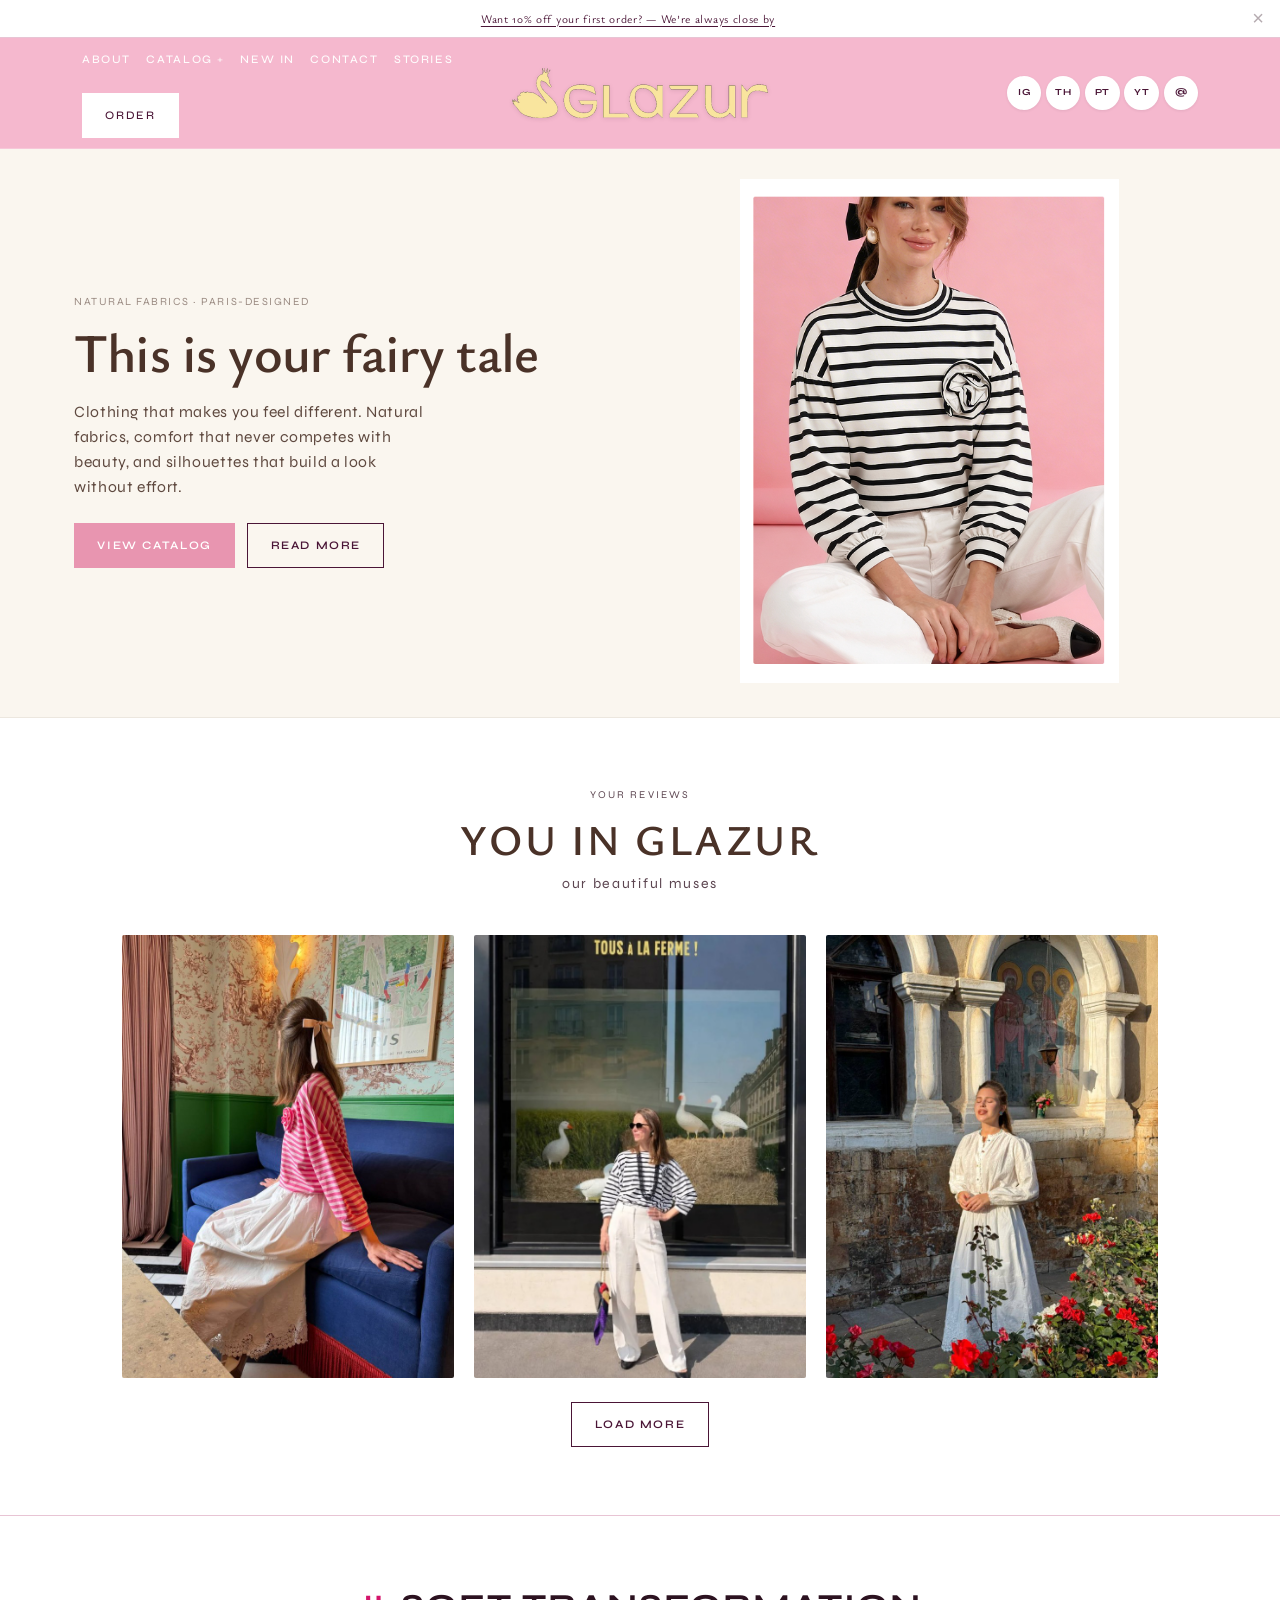
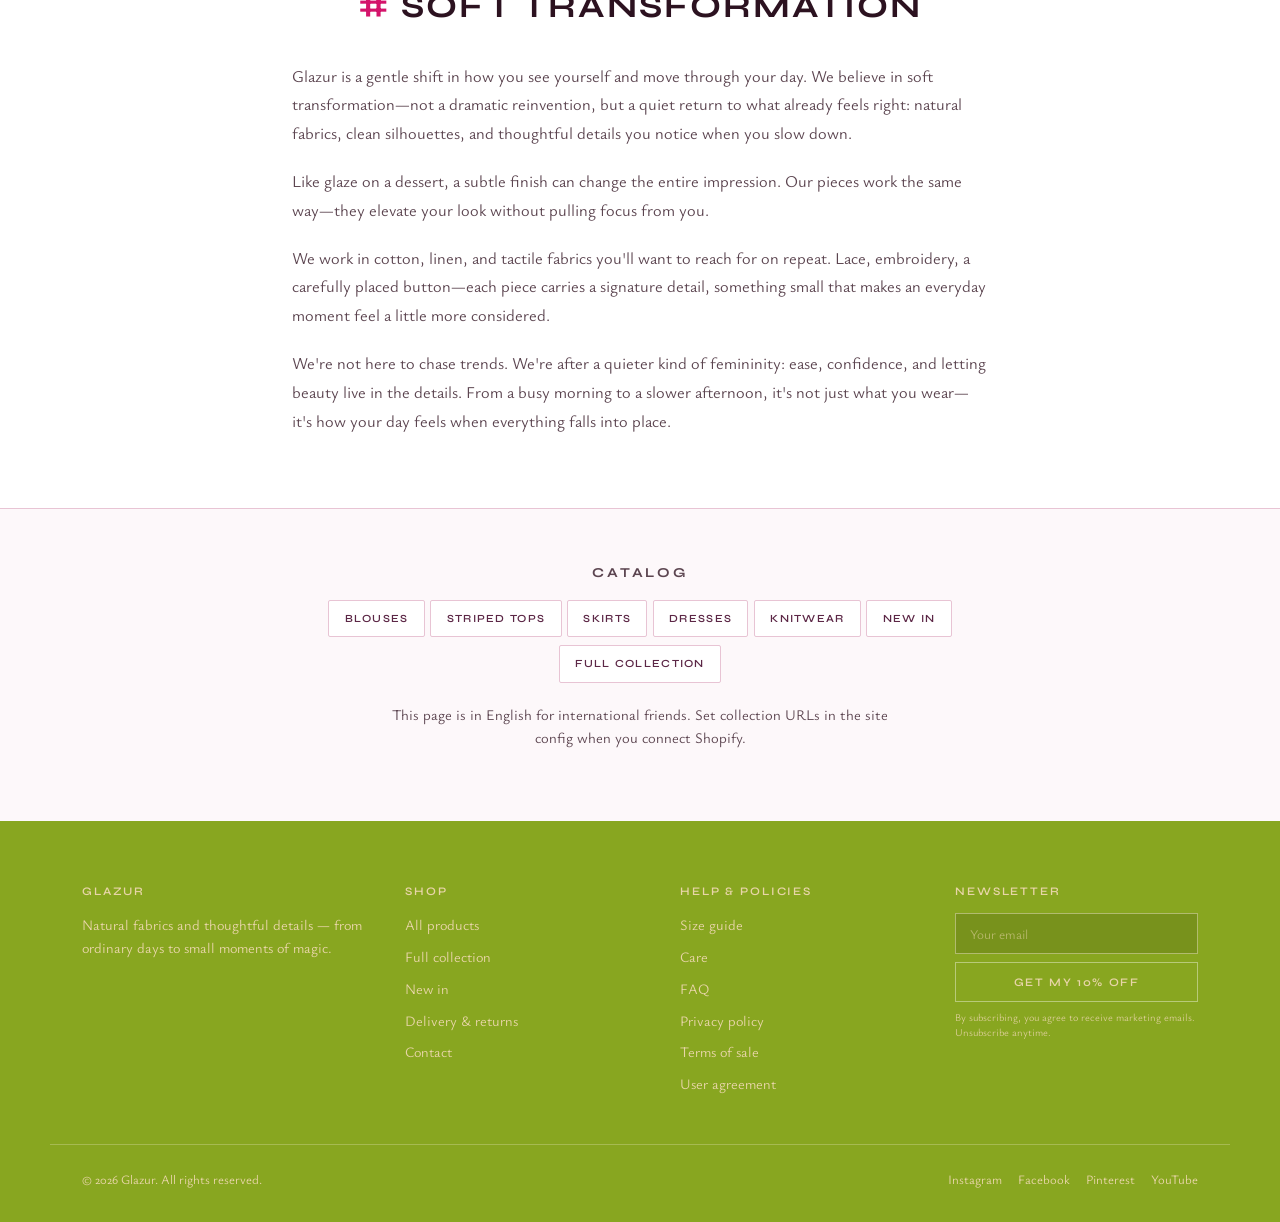
==== commit e2842d4e: "Improve homepage nav behavior and content flow. Make Stories consistently clickable, remove the feat" ====
--- a/index.html
+++ b/index.html
@@ -16,7 +16,7 @@
 </head>
 <body class="page-home">
   <div id="promo-bar" class="promo-bar">
-    <a href="#" id="promo-open-modal"><span id="promo-headline">Transform Your Day — Get 10% Off Your First Order</span></a>
+    <button type="button" class="promo-bar__open" id="promo-open-modal" aria-haspopup="dialog"><span id="promo-headline">Transform Your Day — Get 10% Off Your First Order</span></button>
     <button type="button" class="promo-bar__close" id="promo-close" aria-label="Dismiss promotion">×</button>
   </div>
 
@@ -37,7 +37,7 @@
         </details>
         <a href="#" data-collection="newArrivals">New in</a>
         <a class="js-config-mailto" href="mailto:info@glazurshop.com">Contact</a>
-        <a href="about.html">Stories</a>
+        <a class="nav__story" href="#story">Stories</a>
         <div class="nav__cta">
           <a class="btn btn--fill js-config-shop" href="#">Order</a>
         </div>
@@ -93,7 +93,7 @@
               src="assets/muses/muse-1.png"
               width="768"
               height="1024"
-              alt="Glazur muse — white skirt and lavender blouse among large illustrated flower cutouts in a bright studio"
+              alt="Glazur muse — pink striped top with floral applique and white skirt on a blue sofa"
               loading="lazy"
               decoding="async"
             />
@@ -130,141 +130,17 @@
         <h2 class="ru-philosophy__h"><span class="ru-hash">#</span> Soft transformation</h2>
         <div class="ru-philosophy__body">
           <p>
-            Glazur is a gentle shift in how you see yourself and your day. We believe in a soft transformation: not a loud reinvention, but a quiet return to what already suits you — natural fabrics, honest silhouettes, and details you notice when you slow down for a second.
-          </p>
-          <p>
-            Like glaze on a dessert, a small shine can change the whole impression. Our clothes are that kind of accent — enough to lift the mood, never enough to steal the scene from the person wearing them.
-          </p>
-          <p>
-            We work with cotton, linen, and tactile surfaces you want to touch. Lace, embroidery, a well-placed button: the capsule always carries a signature detail, a little ritual that makes an ordinary morning feel a bit more like yours.
-          </p>
-          <p>
-            This is not about chasing trends. It is about inner femininity — calm confidence, love for art and detail, and dressing that supports who you already are. From a busy morning to a graceful afternoon, Glazur is not only what you wear; it is how the day feels when the fabric, line, and light fall into place.
-          </p>
-        </div>
-      </div>
-    </section>
-
-    <section id="about-products" class="ru-products" aria-labelledby="products-title">
-      <div class="container">
-        <p class="ru-products__eyebrow">Products</p>
-        <h2 id="products-title" class="ru-products__title">Featured pieces</h2>
-        <p class="ru-products__lead">A few favorites from the current line — tap through to the shop.</p>
-        <div class="ru-products__grid">
-          <article class="ru-product-card">
-            <a class="ru-product-card__link" href="#" data-collection="stripes">
-              <figure class="ru-product-card__figure">
-                <img
-                  class="ru-product-card__img"
-                  src="assets/brand/glazur-featured-stripes-violet.png"
-                  width="768"
-                  height="1024"
-                  alt="Glazur — violet striped long-sleeve top with black trousers, purple studio backdrop and illustrated flower prop"
-                  loading="lazy"
-                  decoding="async"
-                />
-              </figure>
-              <div class="ru-product-card__meta">
-                <h3 class="ru-product-card__name">Violet striped top</h3>
-                <p class="ru-product-card__tag">Striped tops</p>
-              </div>
-            </a>
-          </article>
-          <article class="ru-product-card">
-            <a class="ru-product-card__link" href="#" data-collection="blouses">
-              <figure class="ru-product-card__figure">
-                <img
-                  class="ru-product-card__img"
-                  src="assets/muses/muse-1.png"
-                  width="768"
-                  height="1024"
-                  alt="Lavender blouse and white skirt"
-                  loading="lazy"
-                  decoding="async"
-                />
-              </figure>
-              <div class="ru-product-card__meta">
-                <h3 class="ru-product-card__name">Lavender &amp; white duo</h3>
-                <p class="ru-product-card__tag">Blouses</p>
-              </div>
-            </a>
-          </article>
-          <article class="ru-product-card">
-            <a class="ru-product-card__link" href="#" data-collection="stripes">
-              <figure class="ru-product-card__figure">
-                <img
-                  class="ru-product-card__img"
-                  src="assets/muses/muse-4.png"
-                  width="682"
-                  height="1024"
-                  alt="Breton stripes with white trousers in Paris"
-                  loading="lazy"
-                  decoding="async"
-                />
-              </figure>
-              <div class="ru-product-card__meta">
-                <h3 class="ru-product-card__name">Paris stripe look</h3>
-                <p class="ru-product-card__tag">Striped tops</p>
-              </div>
-            </a>
-          </article>
-          <article class="ru-product-card">
-            <a class="ru-product-card__link" href="#" data-collection="dresses">
-              <figure class="ru-product-card__figure">
-                <img
-                  class="ru-product-card__img"
-                  src="assets/muses/muse-3.png"
-                  width="768"
-                  height="1024"
-                  alt="Long white embroidered dress"
-                  loading="lazy"
-                  decoding="async"
-                />
-              </figure>
-              <div class="ru-product-card__meta">
-                <h3 class="ru-product-card__name">Embroidered white dress</h3>
-                <p class="ru-product-card__tag">Dresses</p>
-              </div>
-            </a>
-          </article>
-          <article class="ru-product-card">
-            <a class="ru-product-card__link" href="#" data-collection="knitwear">
-              <figure class="ru-product-card__figure">
-                <img
-                  class="ru-product-card__img"
-                  src="assets/muses/muse-2.png"
-                  width="768"
-                  height="1024"
-                  alt="Soft knit and relaxed silhouette"
-                  loading="lazy"
-                  decoding="async"
-                />
-              </figure>
-              <div class="ru-product-card__meta">
-                <h3 class="ru-product-card__name">Soft knit moment</h3>
-                <p class="ru-product-card__tag">Knitwear</p>
-              </div>
-            </a>
-          </article>
-          <article class="ru-product-card">
-            <a class="ru-product-card__link" href="#" data-collection="skirts">
-              <figure class="ru-product-card__figure">
-                <img
-                  class="ru-product-card__img"
-                  src="assets/muses/muse-5.png"
-                  width="768"
-                  height="1024"
-                  alt="Skirt and top editorial look"
-                  loading="lazy"
-                  decoding="async"
-                />
-              </figure>
-              <div class="ru-product-card__meta">
-                <h3 class="ru-product-card__name">Sculpted skirt story</h3>
-                <p class="ru-product-card__tag">Skirts</p>
-              </div>
-            </a>
-          </article>
+            Glazur is a gentle shift in how you see yourself and move through your day. We believe in soft transformation—not a dramatic reinvention, but a quiet return to what already feels right: natural fabrics, clean silhouettes, and thoughtful details you notice when you slow down.
+          </p>
+          <p>
+            Like glaze on a dessert, a subtle finish can change the entire impression. Our pieces work the same way—they elevate your look without pulling focus from you.
+          </p>
+          <p>
+            We work in cotton, linen, and tactile fabrics you'll want to reach for on repeat. Lace, embroidery, a carefully placed button—each piece carries a signature detail, something small that makes an everyday moment feel a little more considered.
+          </p>
+          <p>
+            We're not here to chase trends. We're after a quieter kind of femininity: ease, confidence, and letting beauty live in the details. From a busy morning to a slower afternoon, it's not just what you wear—it's how your day feels when everything falls into place.
+          </p>
         </div>
       </div>
     </section>
--- a/css/components.css
+++ b/css/components.css
@@ -14,11 +14,27 @@
   font-weight: 400;
 }
 
-.promo-bar a {
+.promo-bar a,
+.promo-bar__open {
   color: var(--color-plum);
   font-weight: 600;
   text-decoration: underline;
   text-underline-offset: 3px;
+}
+
+.promo-bar__open {
+  font: inherit;
+  font-family: inherit;
+  font-size: inherit;
+  letter-spacing: inherit;
+  text-transform: inherit;
+  background: none;
+  border: none;
+  cursor: pointer;
+  padding: 0;
+  margin: 0;
+  text-align: center;
+  max-width: 100%;
 }
 
 .promo-bar__close {
@@ -1116,12 +1132,40 @@
     justify-content: flex-start;
     flex-wrap: wrap;
     gap: clamp(0.5rem, 1.2vw, 1rem);
+    position: relative;
+    z-index: 2;
+  }
+
+  /* Ссылки и каталог выше кнопки Order — иначе flex-wrap может класть Order поверх «Stories» и блокировать клики */
+  .site-header--shopru .nav > a,
+  .site-header--shopru .nav > .nav-details {
+    position: relative;
+    z-index: 2;
+  }
+
+  .site-header--shopru .nav__cta {
+    position: relative;
+    z-index: 1;
+    /* Вся строка «Order» ниже ссылок — иначе кнопка перекрывает «Stories» при flex-wrap */
+    flex-basis: 100%;
+    margin-left: 0;
+    margin-top: 0.35rem;
+    justify-content: flex-start;
   }
 
   .site-header--shopru .logo {
     grid-column: 2;
     grid-row: 1;
     justify-self: center;
+    position: relative;
+    z-index: 1;
+    /* Кликабельна только картинка — широкая «коробка» ссылки не перехватывает меню слева */
+    pointer-events: none;
+  }
+
+  .site-header--shopru .logo__img {
+    pointer-events: auto;
+    cursor: pointer;
   }
 
   .site-header--shopru .header-social {
@@ -1371,6 +1415,10 @@
   border-bottom: 1px solid var(--color-line);
 }
 
+#story {
+  scroll-margin-top: calc(var(--header-offset, 0px) + 6.5rem);
+}
+
 .ru-philosophy .container {
   max-width: 760px;
 }
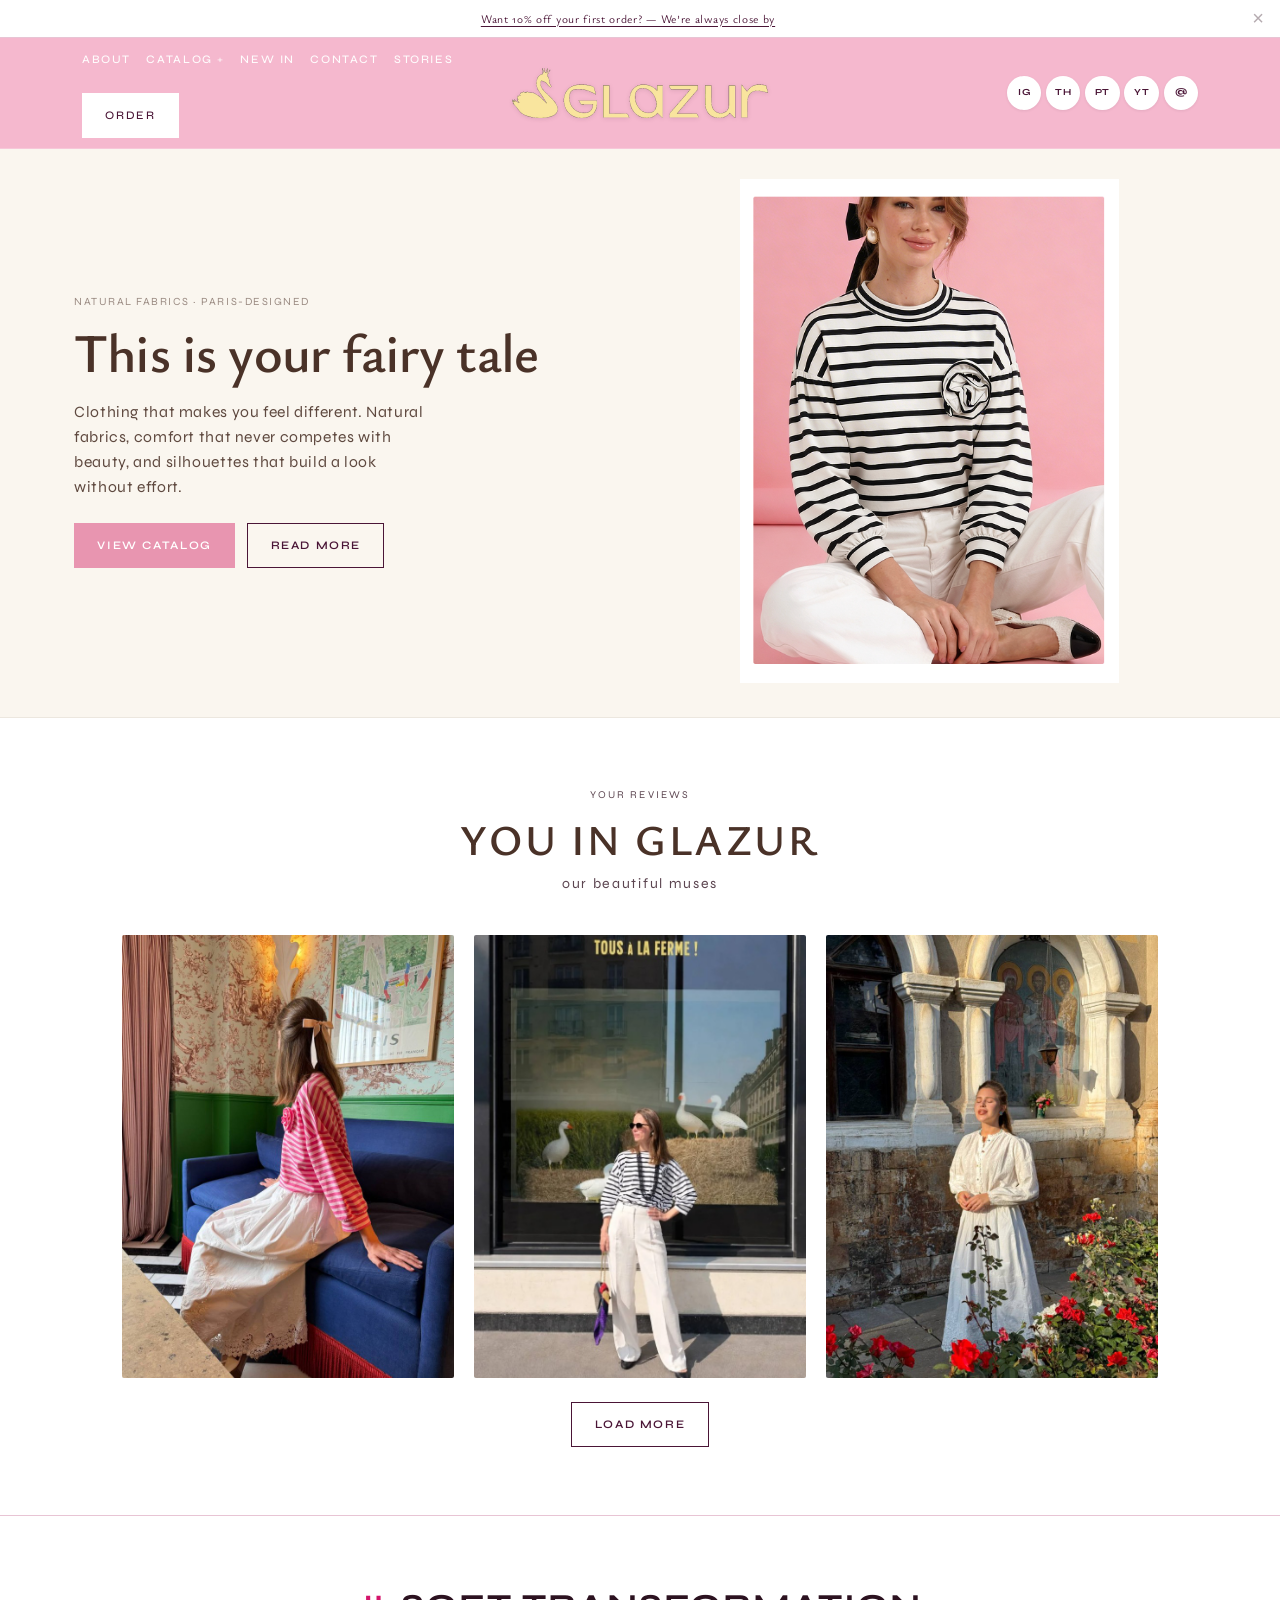
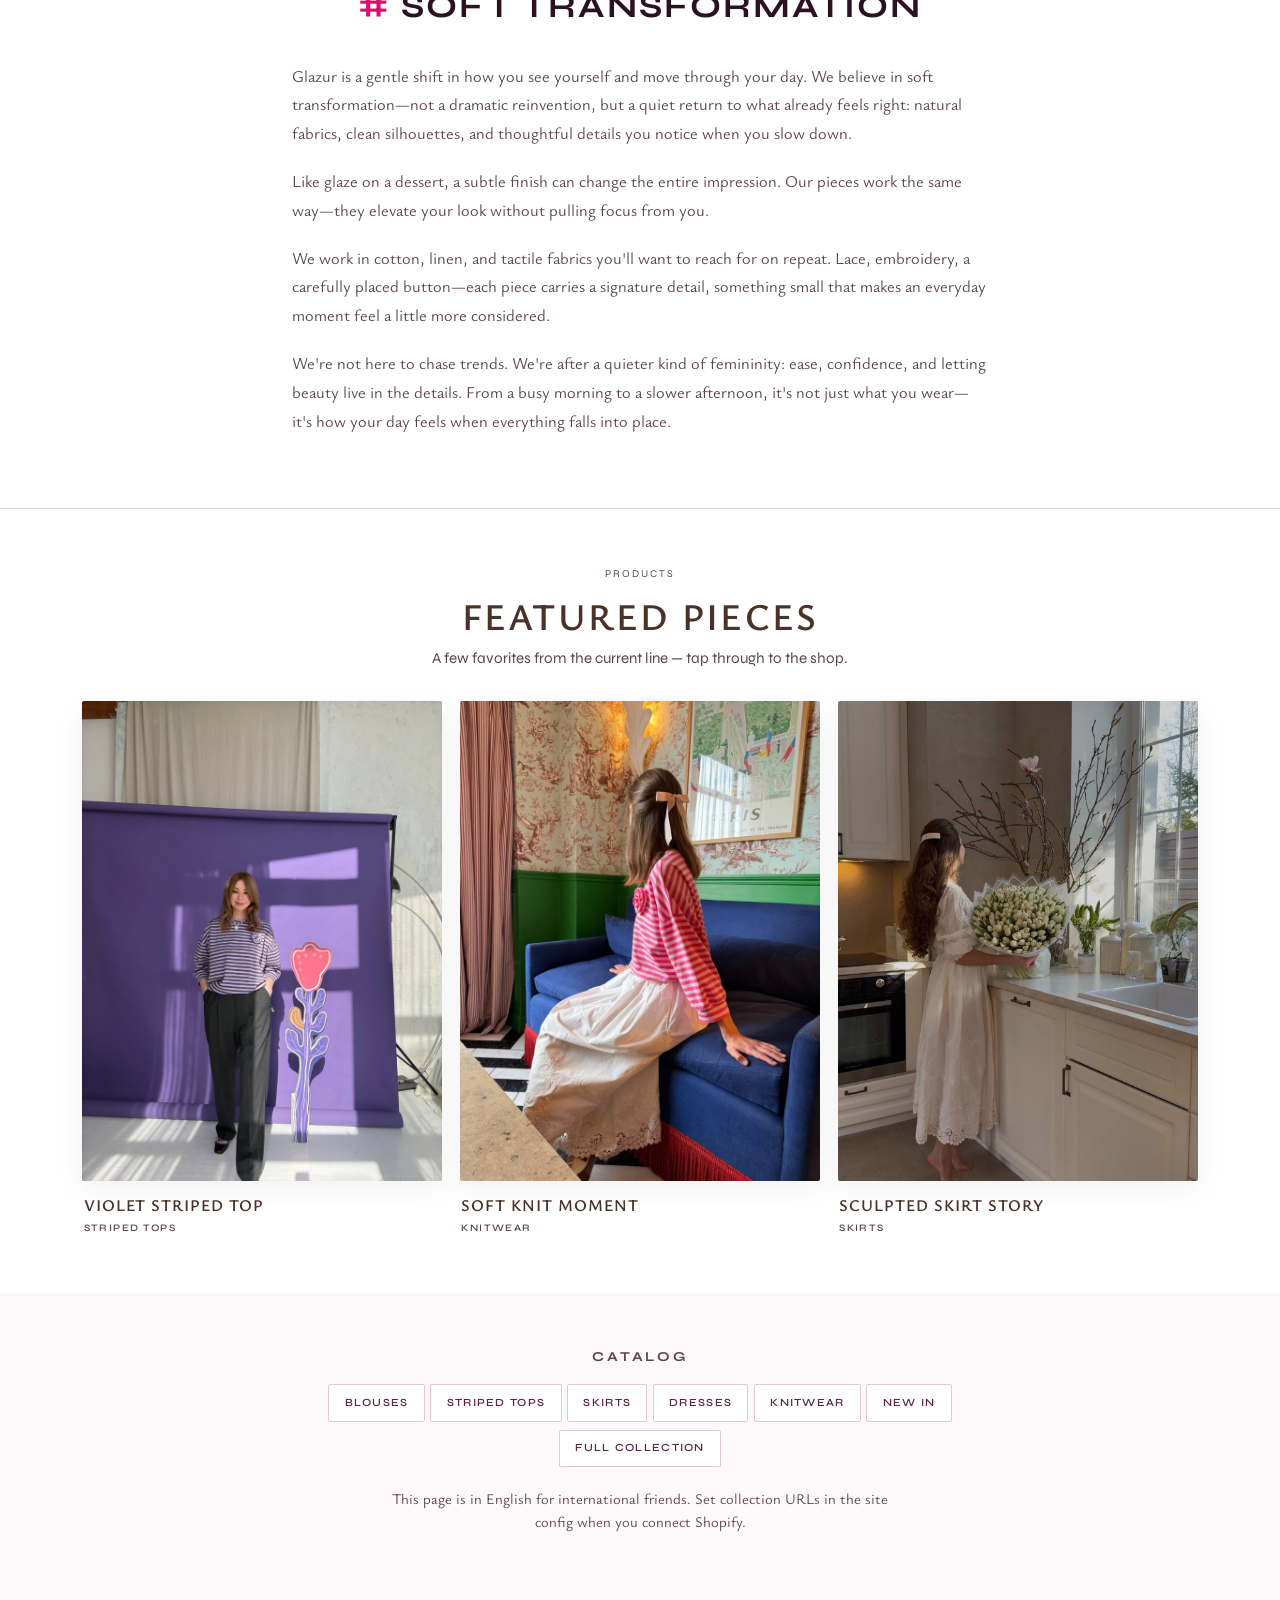
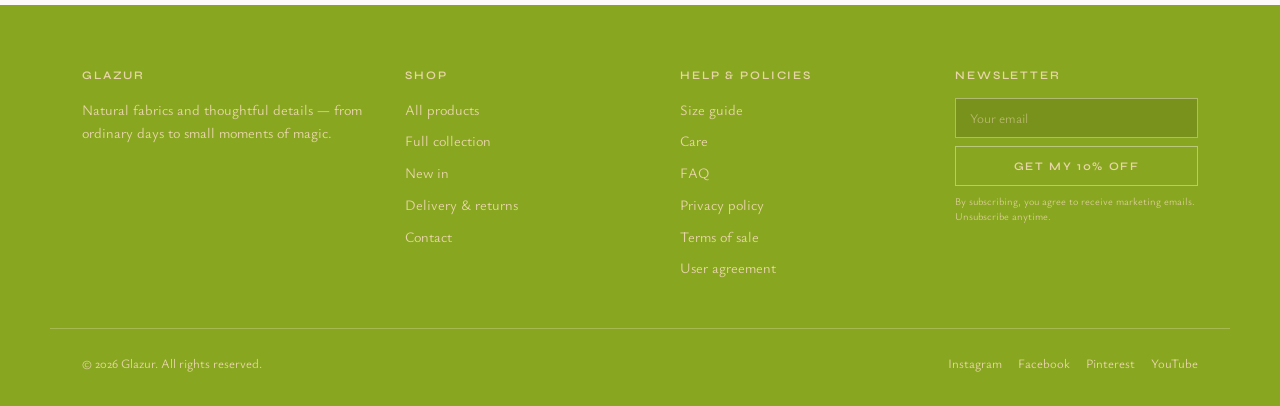
==== commit bef7d3ae: "Restore featured pieces with three cards. Bring back the Featured pieces section and keep only the t" ====
--- a/index.html
+++ b/index.html
@@ -145,6 +145,73 @@
       </div>
     </section>
 
+    <section id="about-products" class="ru-products" aria-labelledby="products-title">
+      <div class="container">
+        <p class="ru-products__eyebrow">Products</p>
+        <h2 id="products-title" class="ru-products__title">Featured pieces</h2>
+        <p class="ru-products__lead">A few favorites from the current line — tap through to the shop.</p>
+        <div class="ru-products__grid">
+          <article class="ru-product-card">
+            <a class="ru-product-card__link" href="#" data-collection="stripes">
+              <figure class="ru-product-card__figure">
+                <img
+                  class="ru-product-card__img"
+                  src="assets/brand/glazur-featured-stripes-violet.png"
+                  width="768"
+                  height="1024"
+                  alt="Violet striped top"
+                  loading="lazy"
+                  decoding="async"
+                />
+              </figure>
+              <div class="ru-product-card__meta">
+                <h3 class="ru-product-card__name">Violet striped top</h3>
+                <p class="ru-product-card__tag">Striped tops</p>
+              </div>
+            </a>
+          </article>
+          <article class="ru-product-card">
+            <a class="ru-product-card__link" href="#" data-collection="knitwear">
+              <figure class="ru-product-card__figure">
+                <img
+                  class="ru-product-card__img"
+                  src="assets/muses/muse-1.png"
+                  width="768"
+                  height="1024"
+                  alt="Soft knit moment"
+                  loading="lazy"
+                  decoding="async"
+                />
+              </figure>
+              <div class="ru-product-card__meta">
+                <h3 class="ru-product-card__name">Soft knit moment</h3>
+                <p class="ru-product-card__tag">Knitwear</p>
+              </div>
+            </a>
+          </article>
+          <article class="ru-product-card">
+            <a class="ru-product-card__link" href="#" data-collection="skirts">
+              <figure class="ru-product-card__figure">
+                <img
+                  class="ru-product-card__img"
+                  src="assets/muses/muse-5.png"
+                  width="768"
+                  height="1024"
+                  alt="Sculpted skirt story"
+                  loading="lazy"
+                  decoding="async"
+                />
+              </figure>
+              <div class="ru-product-card__meta">
+                <h3 class="ru-product-card__name">Sculpted skirt story</h3>
+                <p class="ru-product-card__tag">Skirts</p>
+              </div>
+            </a>
+          </article>
+        </div>
+      </div>
+    </section>
+
     <section class="ru-catalog" aria-labelledby="catalog-title">
       <div class="container ru-catalog__inner">
         <h2 id="catalog-title" class="ru-catalog__title">Catalog</h2>
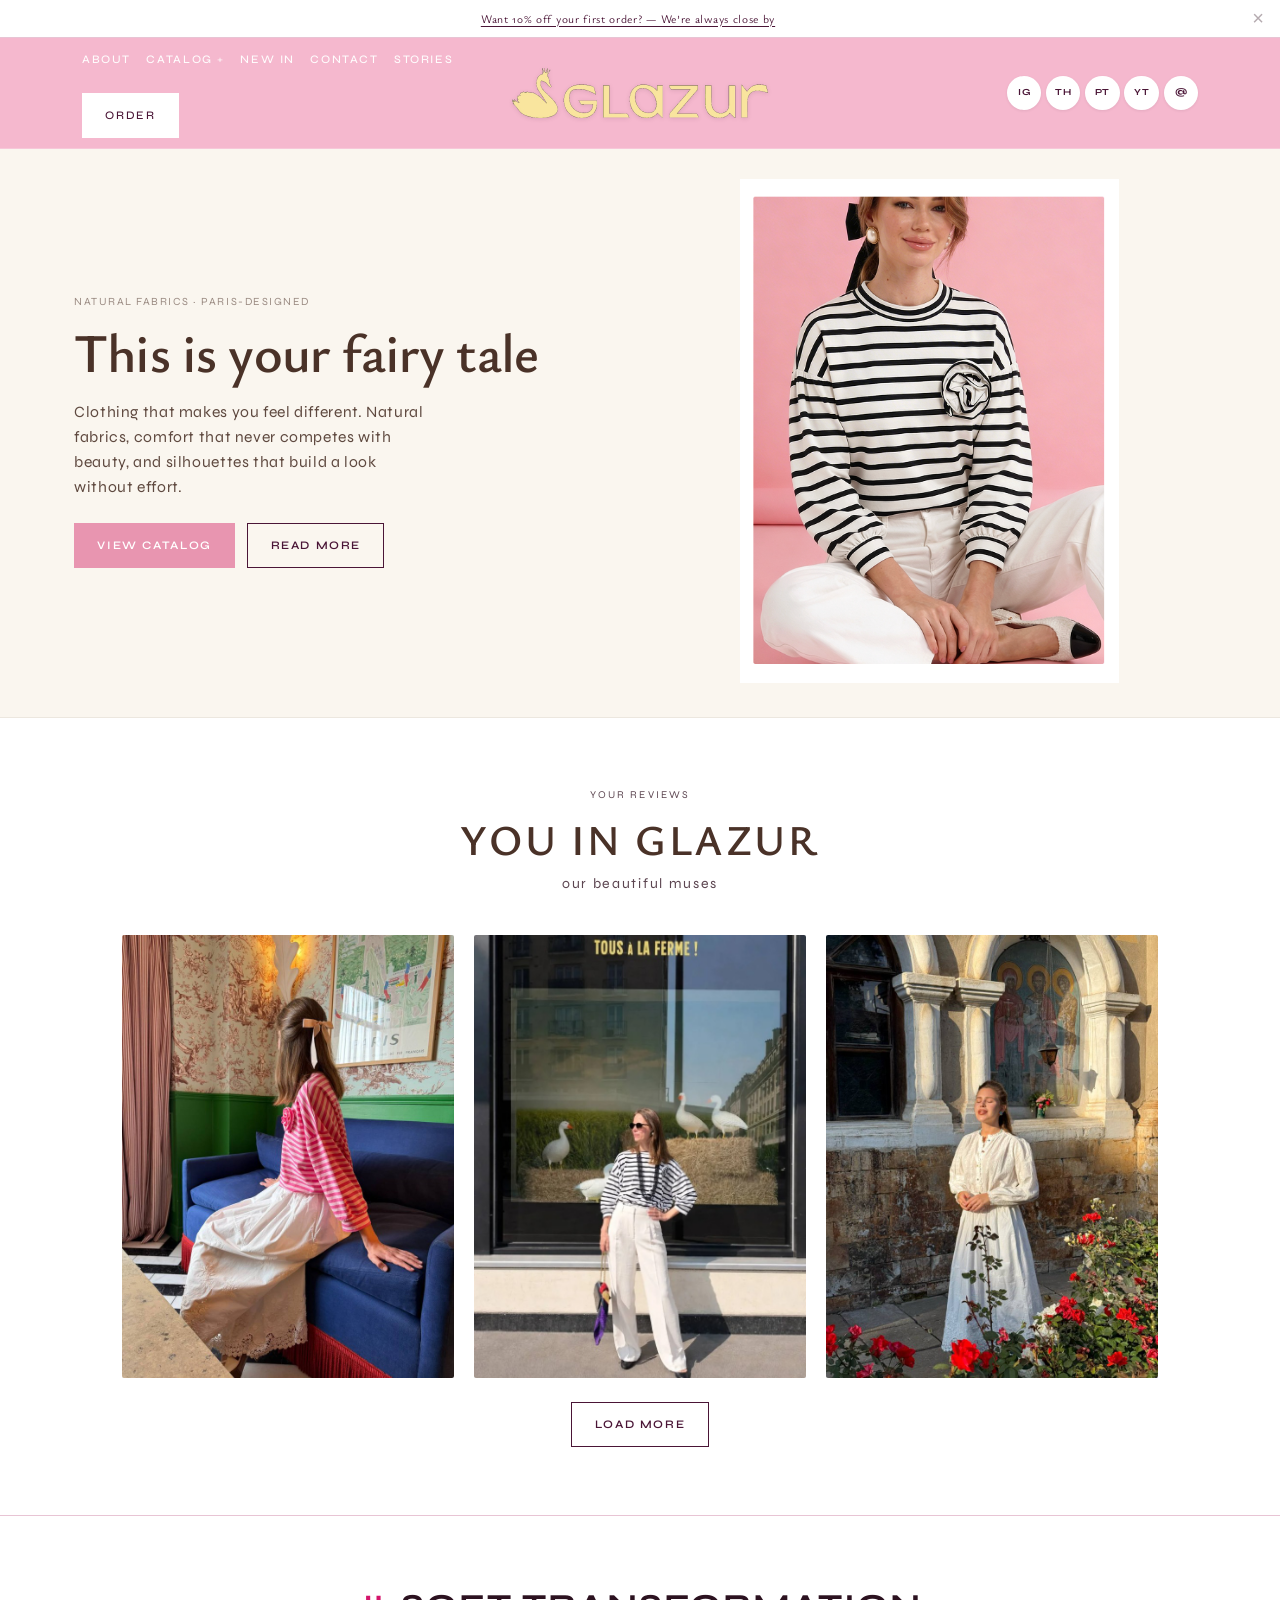
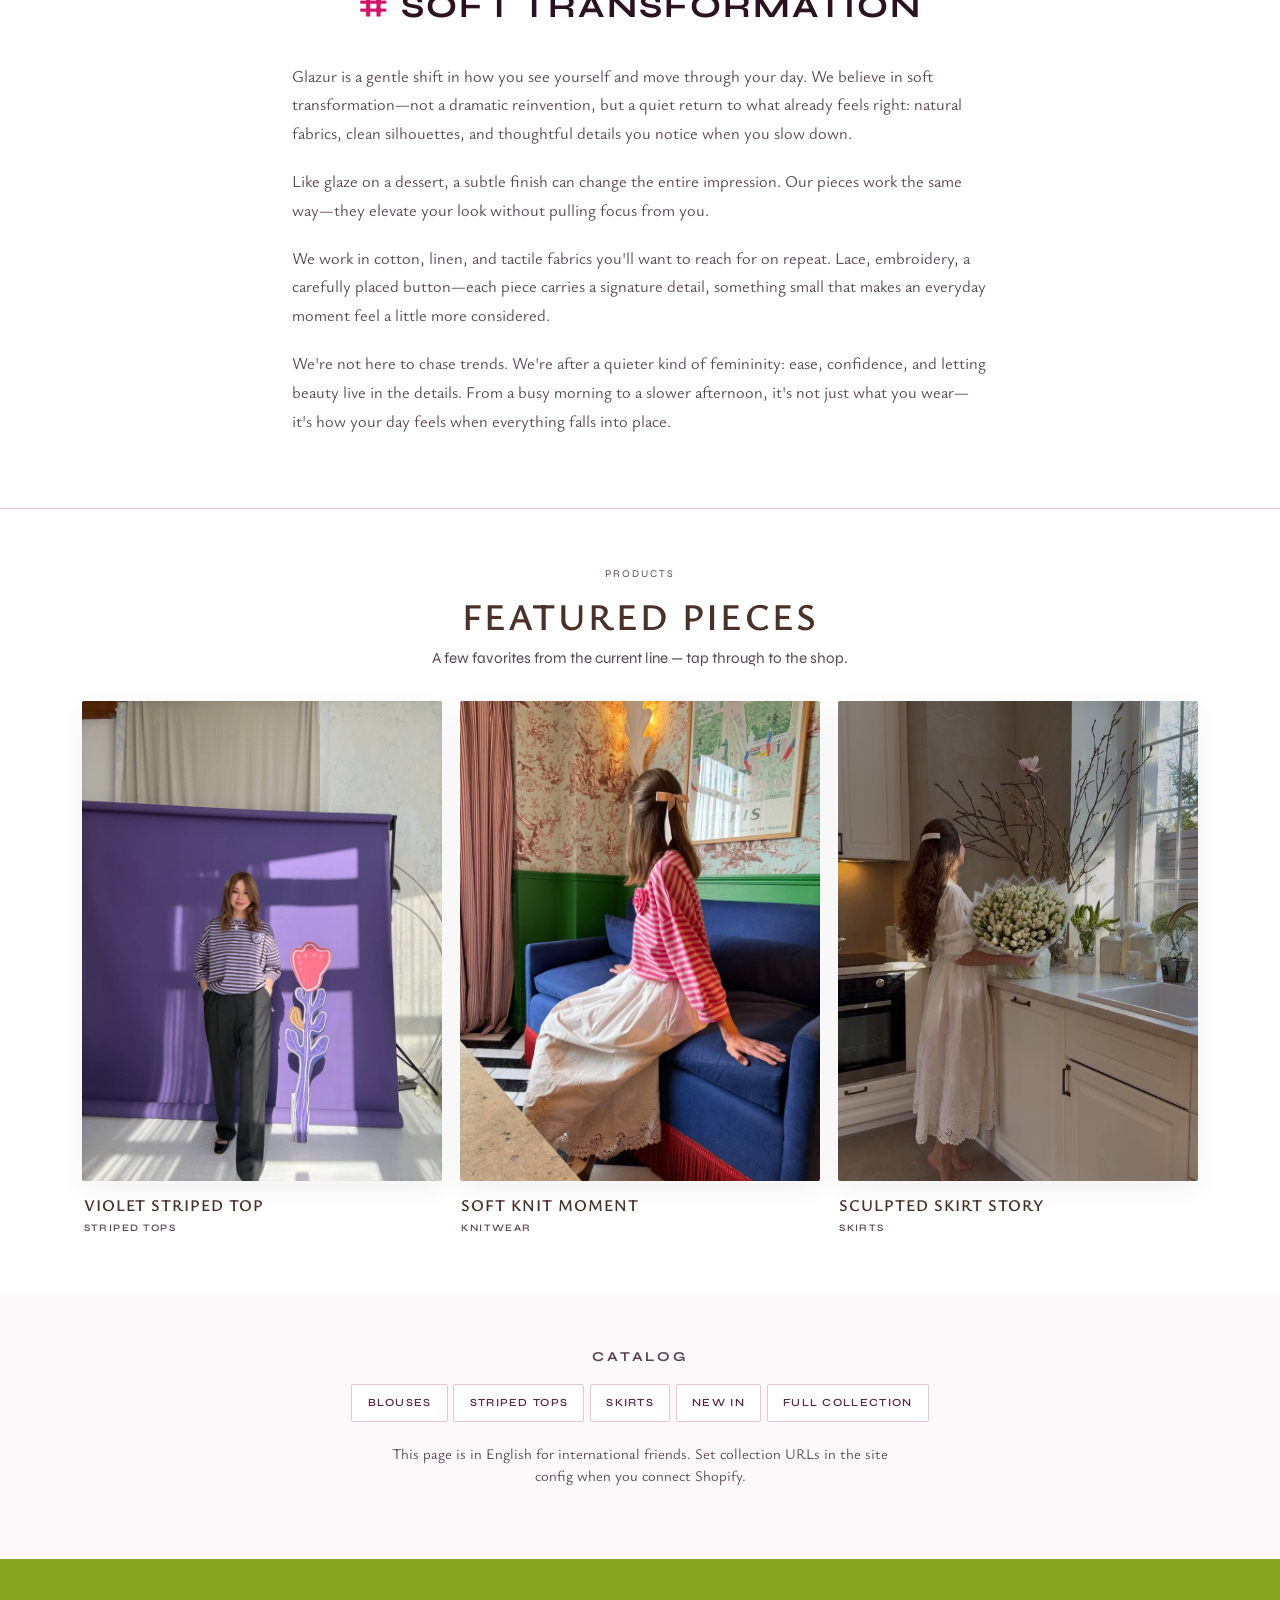
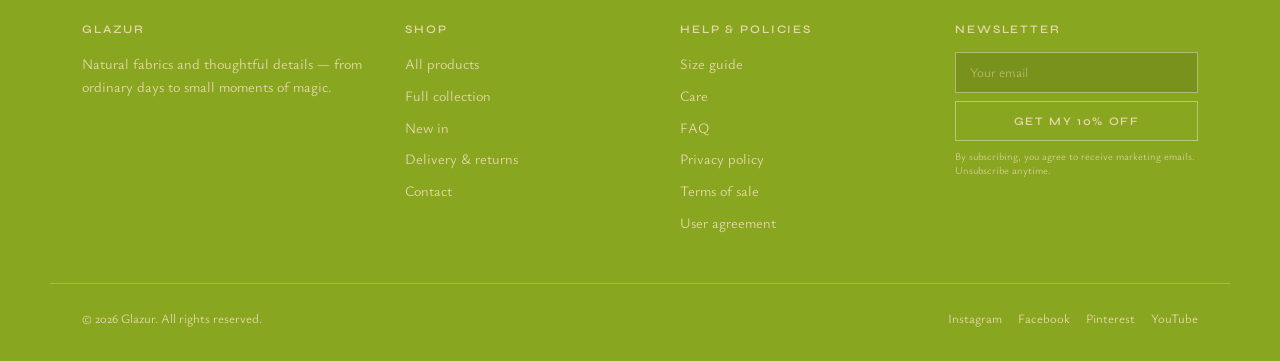
==== commit a1f958a4: "Catalog: remove Dresses and Knitwear links. Hide Dresses and Knitwear from the catalog quick links w" ====
--- a/index.html
+++ b/index.html
@@ -219,8 +219,6 @@
           <a href="#" data-collection="blouses">Blouses</a>
           <a href="#" data-collection="stripes">Striped tops</a>
           <a href="#" data-collection="skirts">Skirts</a>
-          <a href="#" data-collection="dresses">Dresses</a>
-          <a href="#" data-collection="knitwear">Knitwear</a>
           <a href="#" data-collection="newArrivals">New in</a>
           <a class="js-config-collection-default" href="#">Full collection</a>
         </nav>
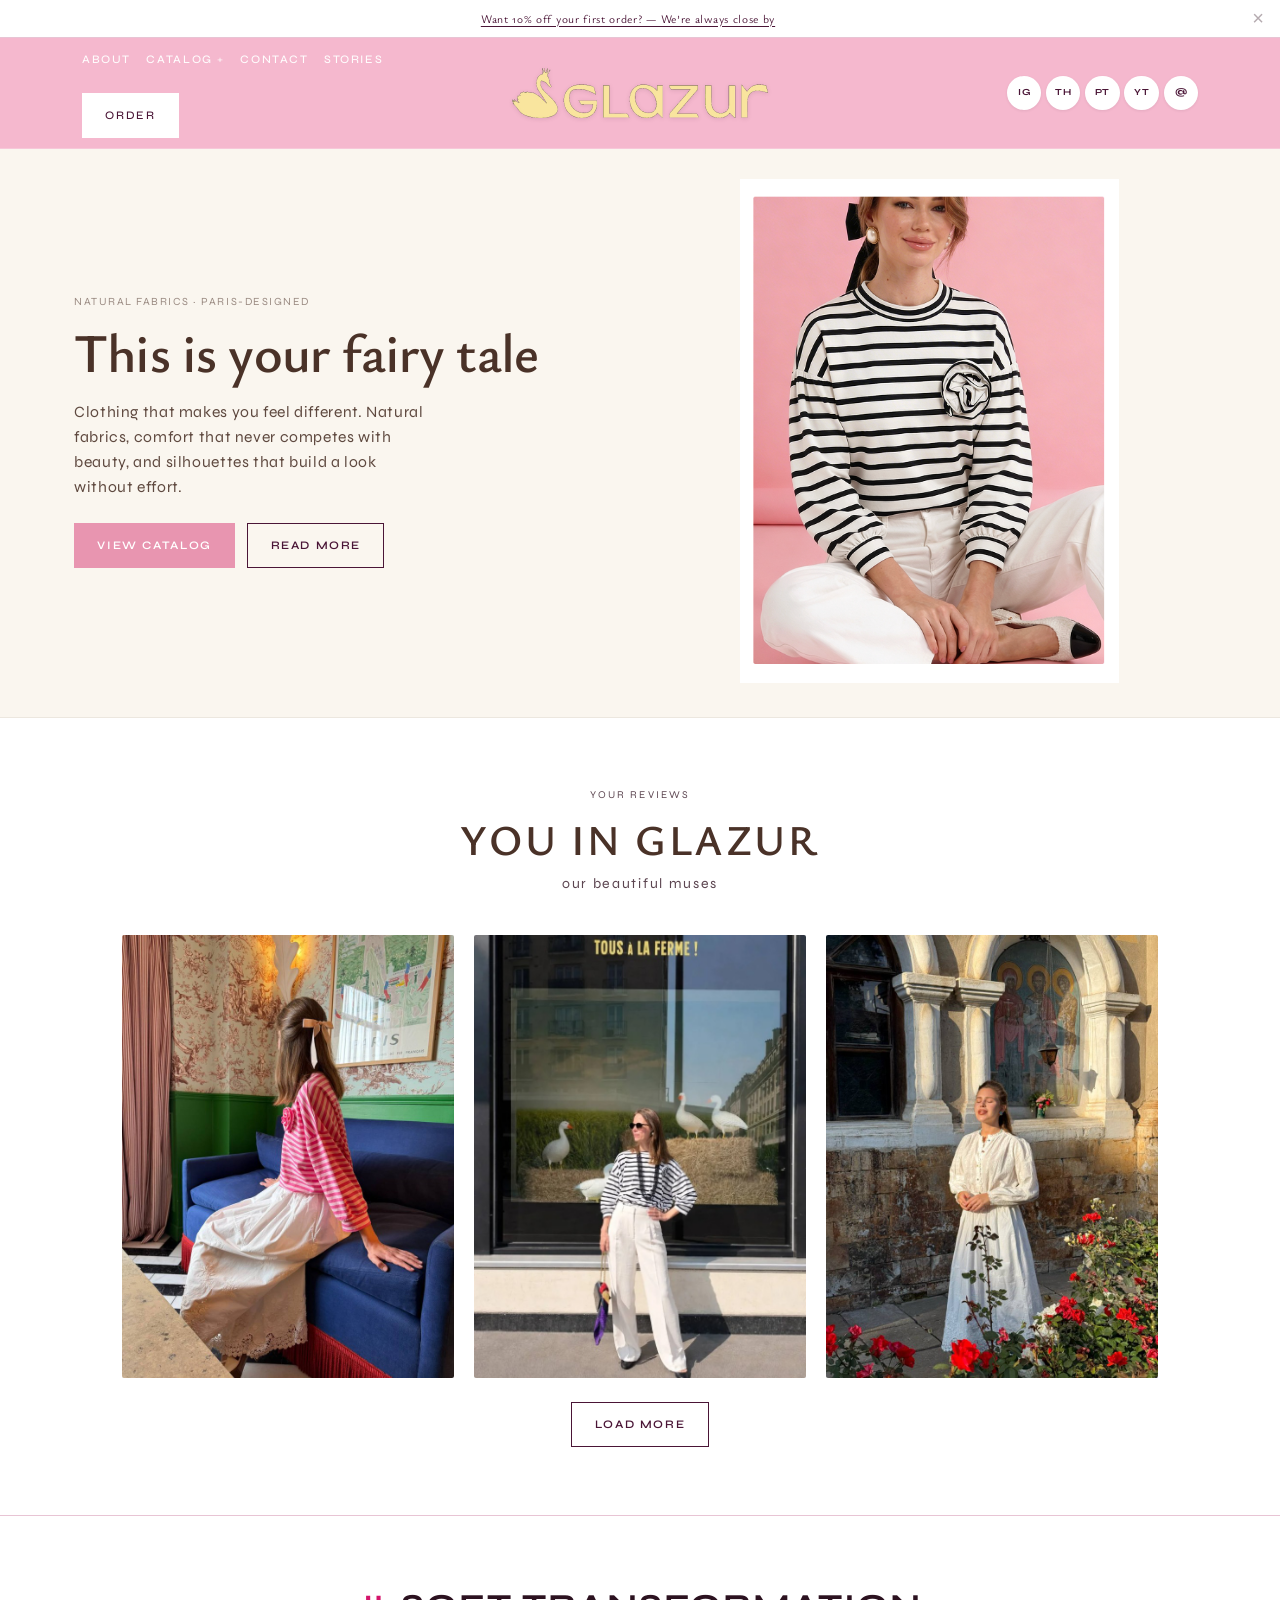
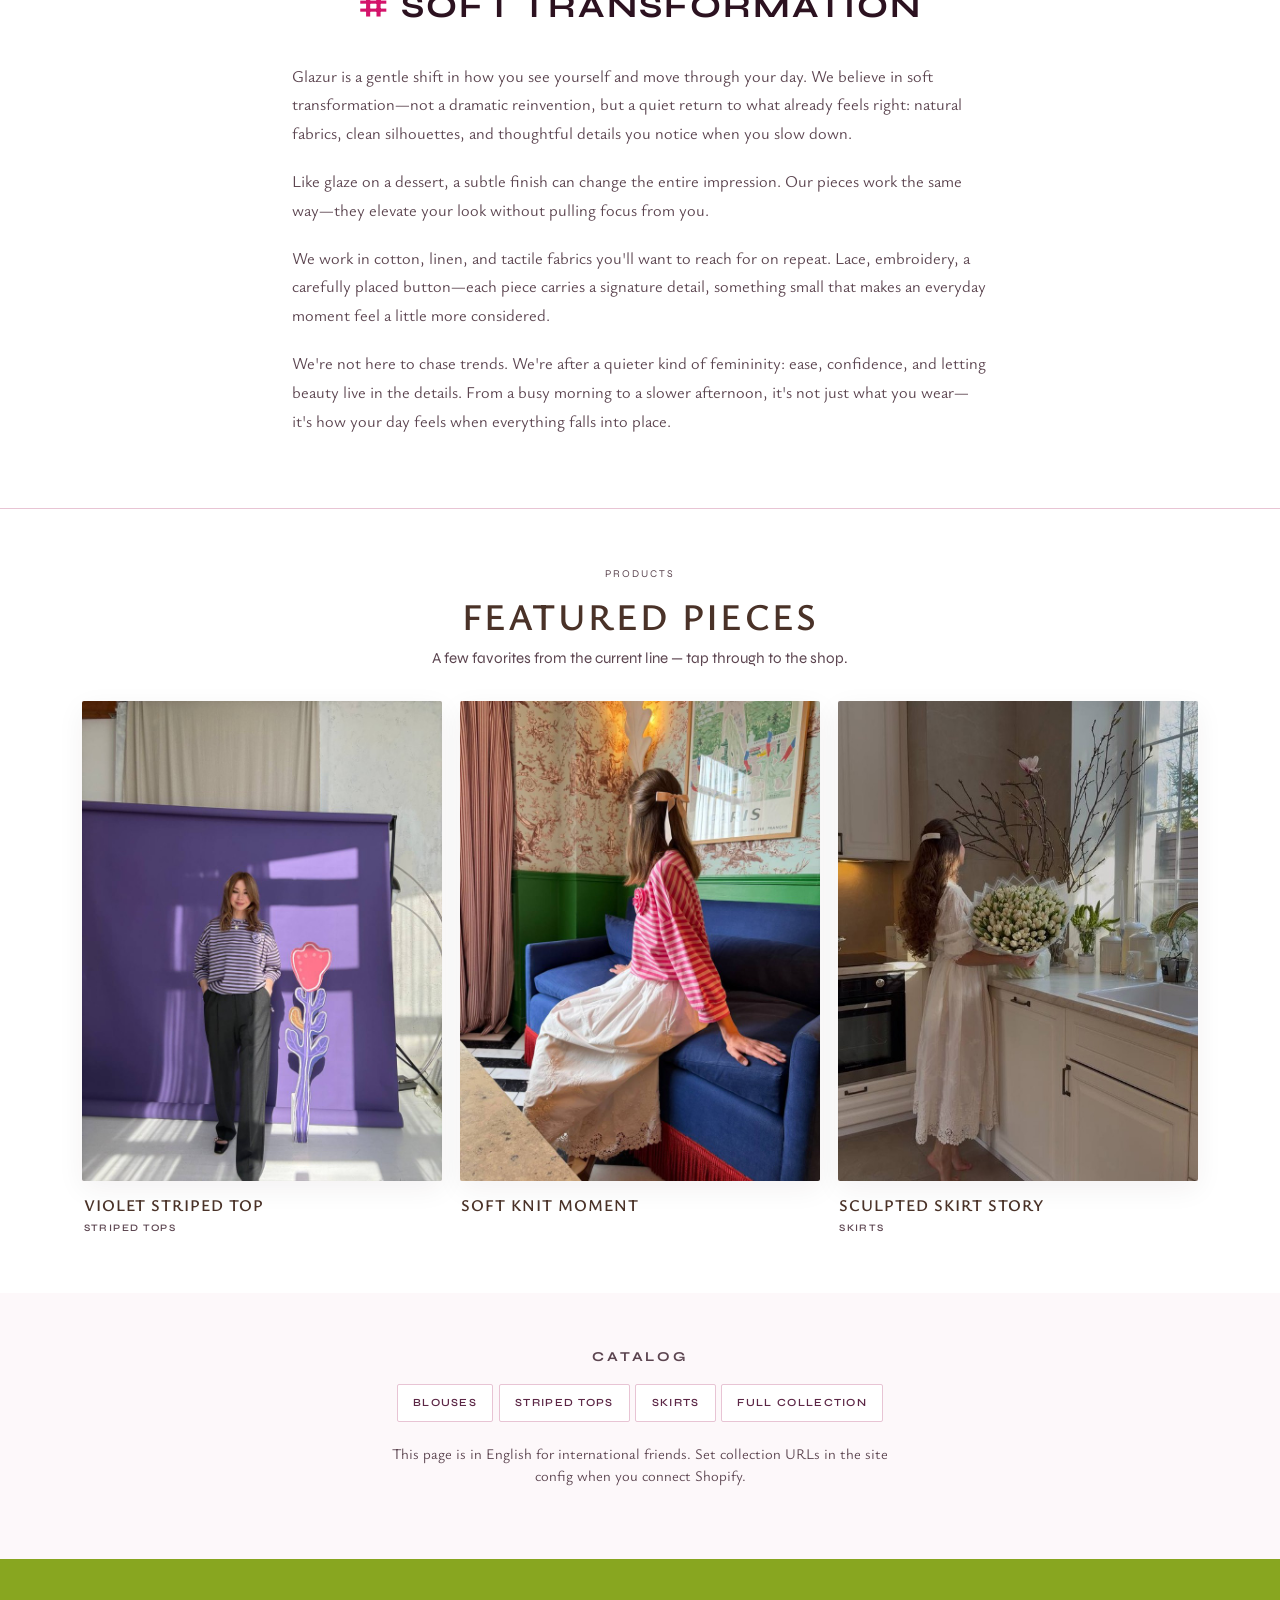
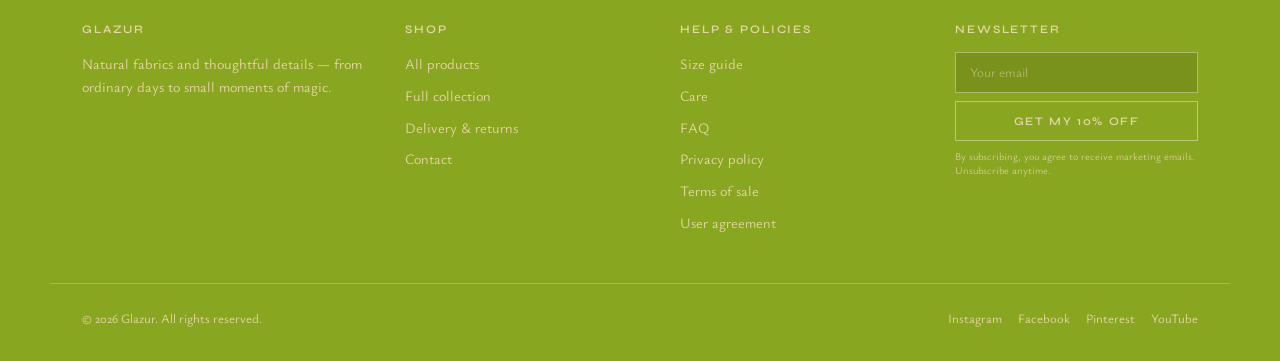
==== commit 5bf697e9: "Simplify navigation to core four collections. Keep only Blouses, Striped tops, Skirts, and Full coll" ====
--- a/index.html
+++ b/index.html
@@ -30,12 +30,9 @@
             <a href="#" data-collection="blouses">Blouses</a>
             <a href="#" data-collection="stripes">Striped tops</a>
             <a href="#" data-collection="skirts">Skirts</a>
-            <a href="#" data-collection="dresses">Dresses</a>
-            <a href="#" data-collection="knitwear">Knitwear</a>
             <a class="js-config-collection-default" href="#">Full collection</a>
           </div>
         </details>
-        <a href="#" data-collection="newArrivals">New in</a>
         <a class="js-config-mailto" href="mailto:info@glazurshop.com">Contact</a>
         <a class="nav__story" href="#story">Stories</a>
         <div class="nav__cta">
@@ -171,7 +168,7 @@
             </a>
           </article>
           <article class="ru-product-card">
-            <a class="ru-product-card__link" href="#" data-collection="knitwear">
+            <a class="ru-product-card__link js-config-collection-default" href="#">
               <figure class="ru-product-card__figure">
                 <img
                   class="ru-product-card__img"
@@ -185,7 +182,6 @@
               </figure>
               <div class="ru-product-card__meta">
                 <h3 class="ru-product-card__name">Soft knit moment</h3>
-                <p class="ru-product-card__tag">Knitwear</p>
               </div>
             </a>
           </article>
@@ -219,7 +215,6 @@
           <a href="#" data-collection="blouses">Blouses</a>
           <a href="#" data-collection="stripes">Striped tops</a>
           <a href="#" data-collection="skirts">Skirts</a>
-          <a href="#" data-collection="newArrivals">New in</a>
           <a class="js-config-collection-default" href="#">Full collection</a>
         </nav>
         <p class="ru-catalog__note">
@@ -240,7 +235,6 @@
         <ul>
           <li><a class="js-config-shop" href="#">All products</a></li>
           <li><a class="js-config-collection-default" href="#">Full collection</a></li>
-          <li><a href="#" data-collection="newArrivals">New in</a></li>
           <li><a href="shipping-returns.html">Delivery &amp; returns</a></li>
           <li><a class="js-config-mailto" href="mailto:info@glazurshop.com">Contact</a></li>
         </ul>
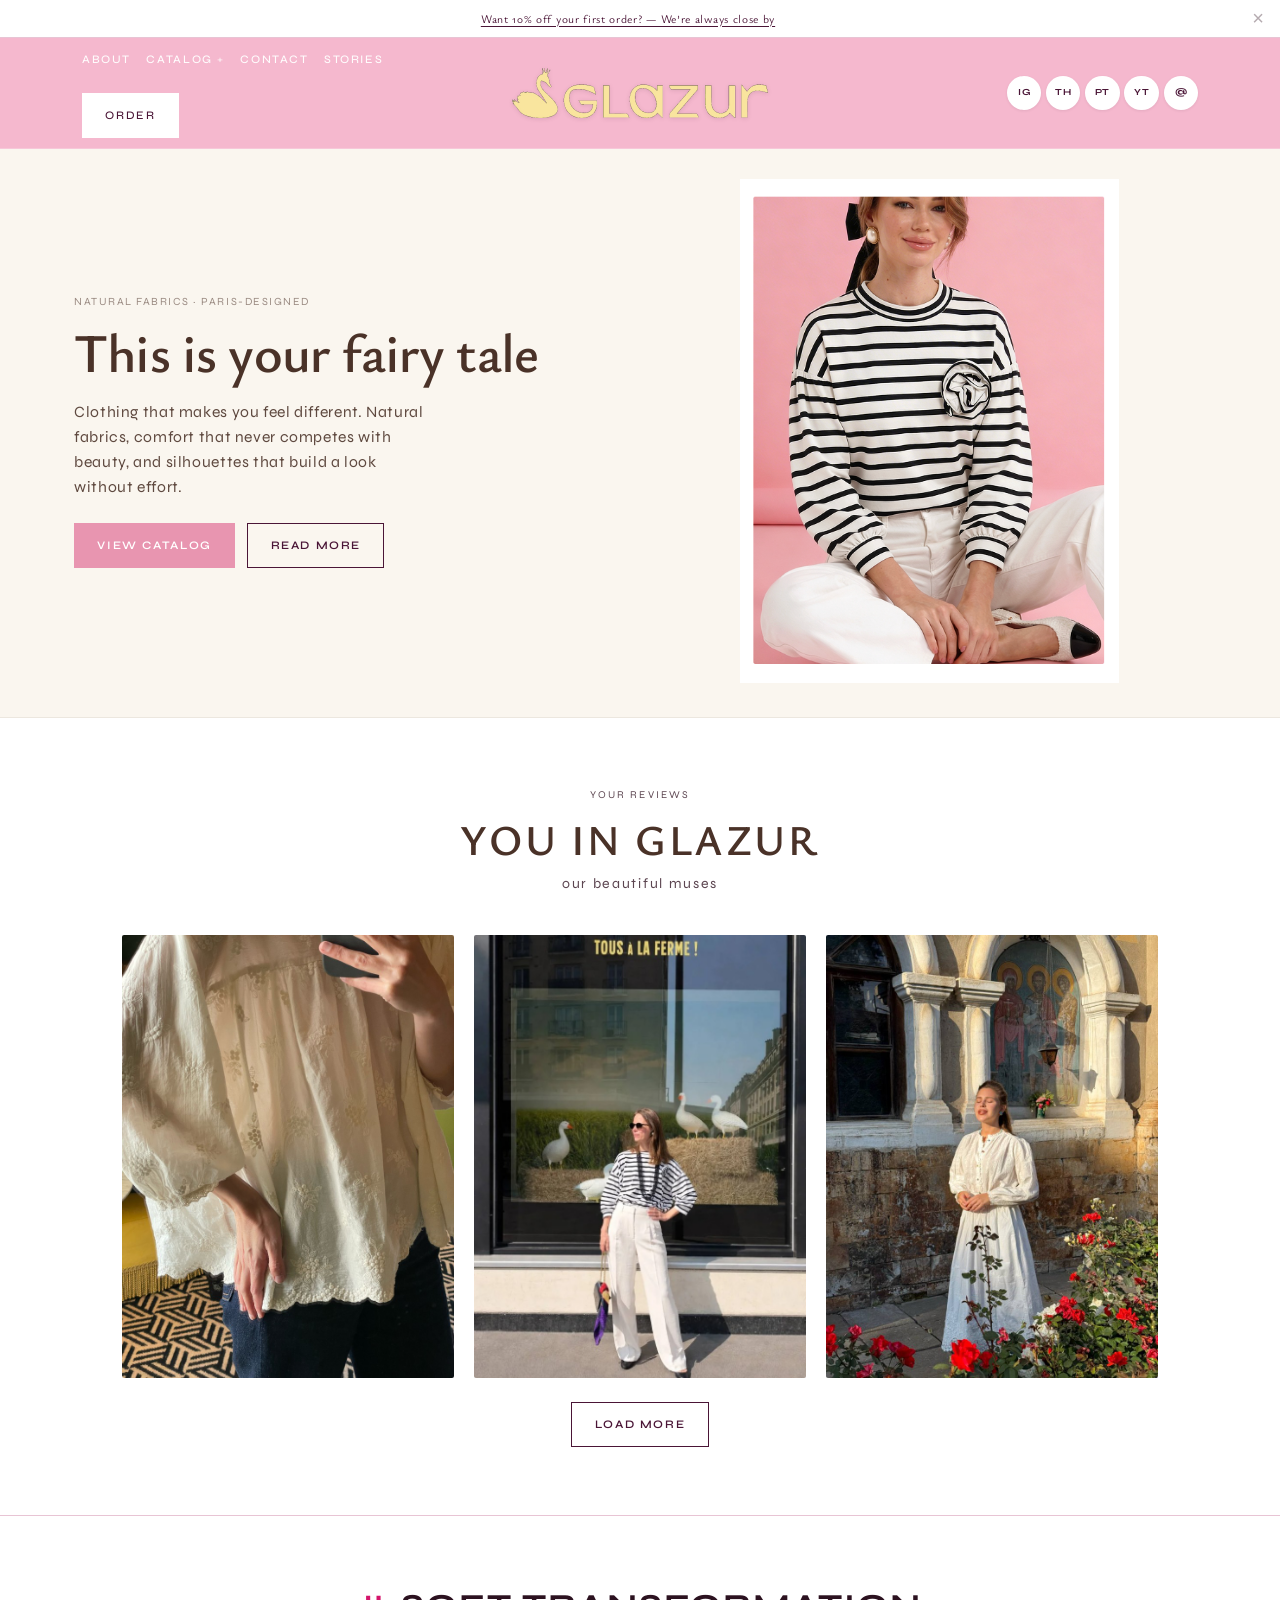
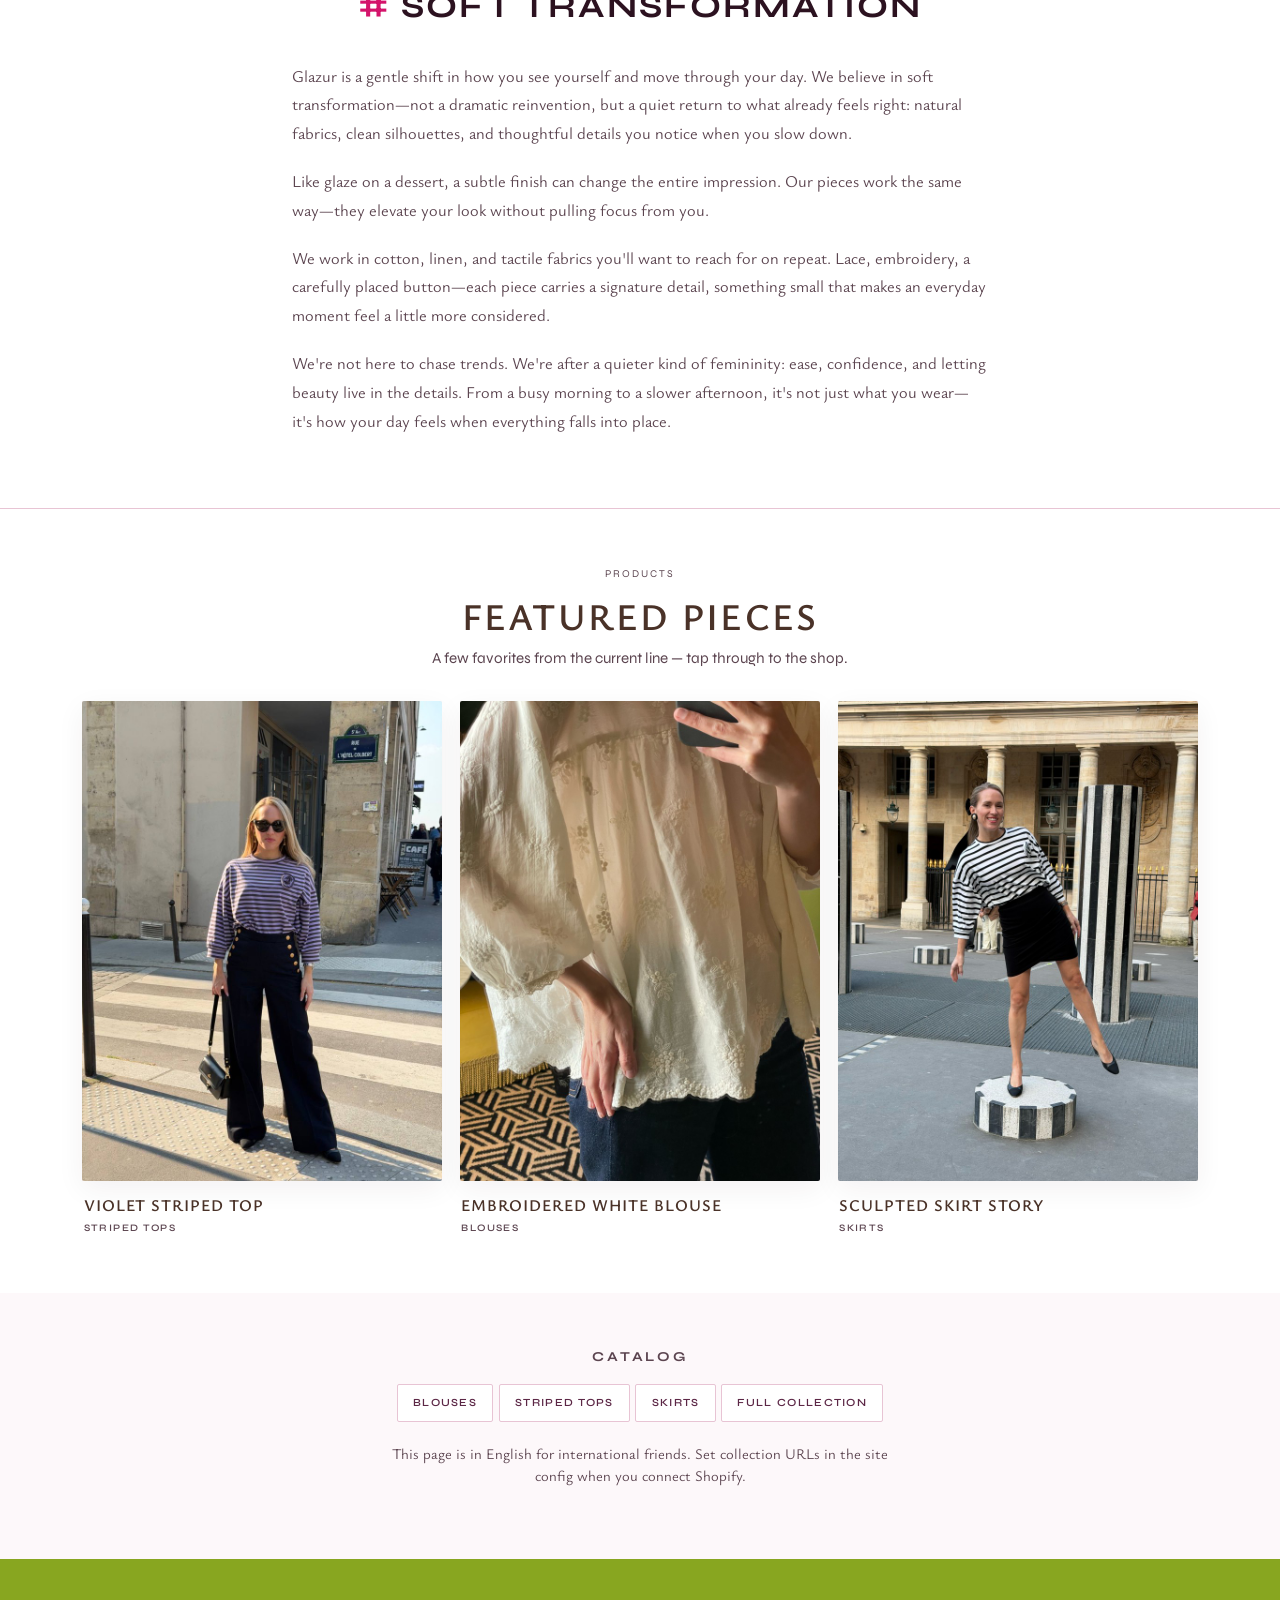
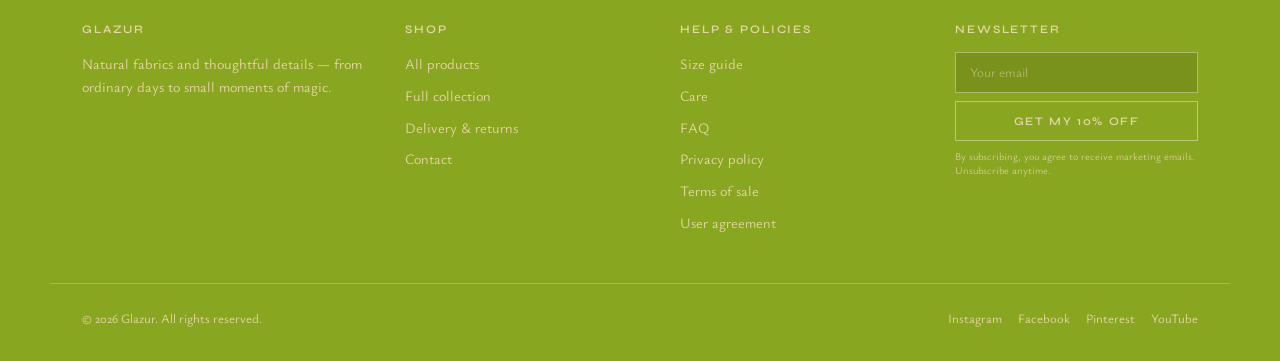
==== commit e851905f: "Update featured pieces with provided source photos. Replace the three featured card images with the " ====
--- a/index.html
+++ b/index.html
@@ -168,20 +168,21 @@
             </a>
           </article>
           <article class="ru-product-card">
-            <a class="ru-product-card__link js-config-collection-default" href="#">
+            <a class="ru-product-card__link" href="#" data-collection="blouses">
               <figure class="ru-product-card__figure">
                 <img
                   class="ru-product-card__img"
                   src="assets/muses/muse-1.png"
                   width="768"
                   height="1024"
-                  alt="Soft knit moment"
+                  alt="Embroidered white blouse detail"
                   loading="lazy"
                   decoding="async"
                 />
               </figure>
               <div class="ru-product-card__meta">
-                <h3 class="ru-product-card__name">Soft knit moment</h3>
+                <h3 class="ru-product-card__name">Embroidered white blouse</h3>
+                <p class="ru-product-card__tag">Blouses</p>
               </div>
             </a>
           </article>
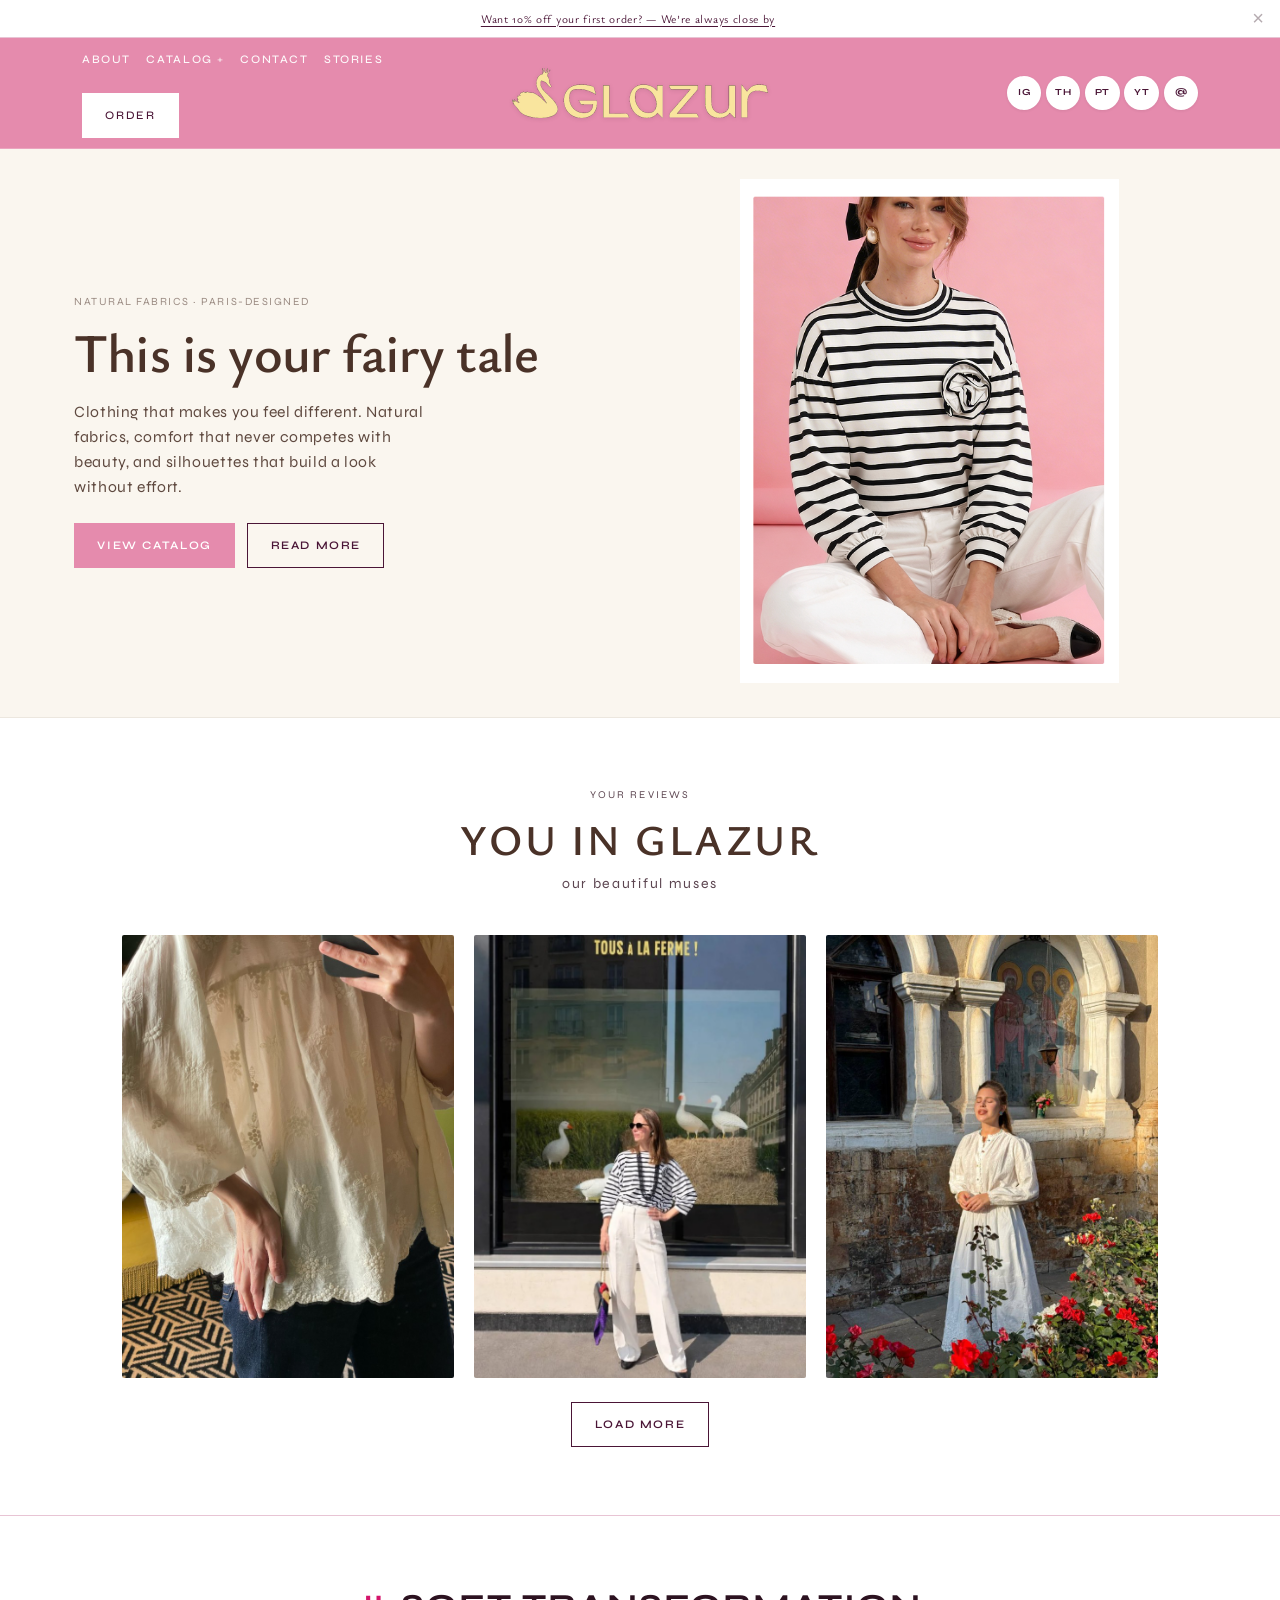
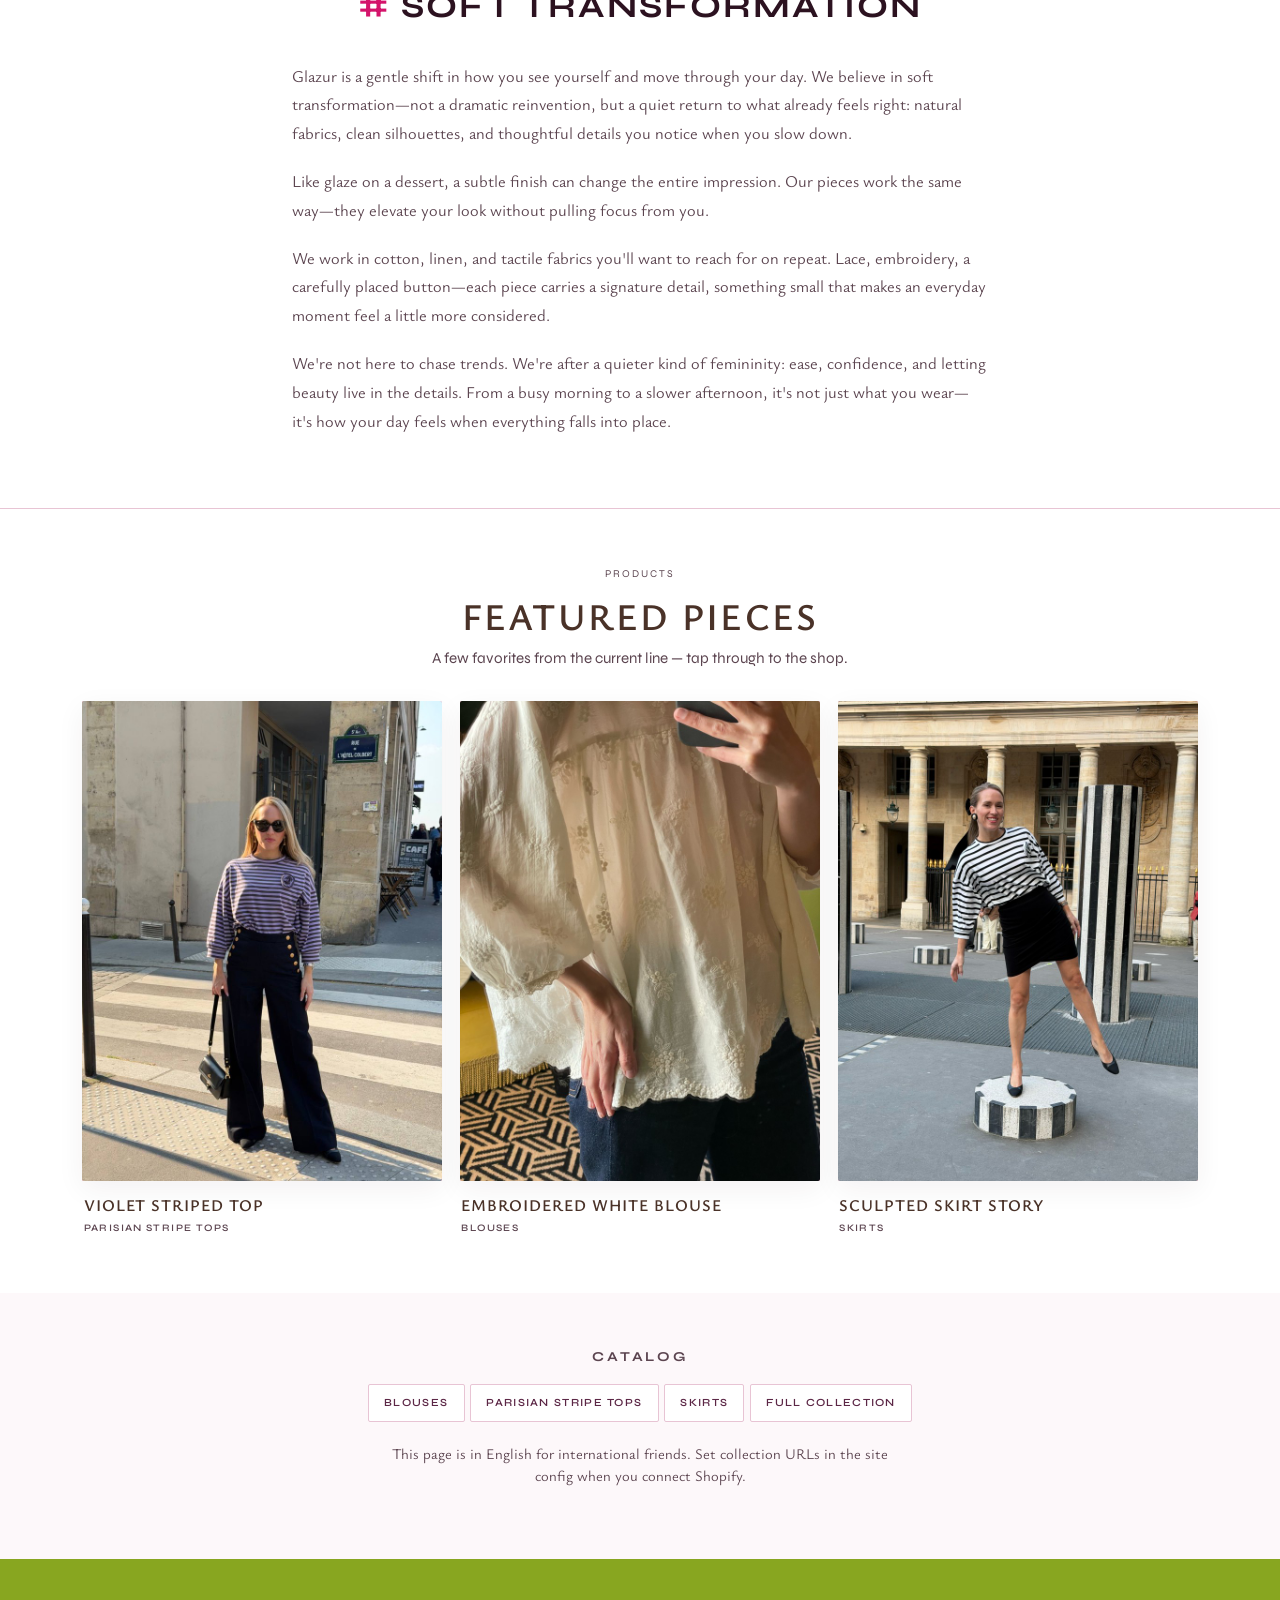
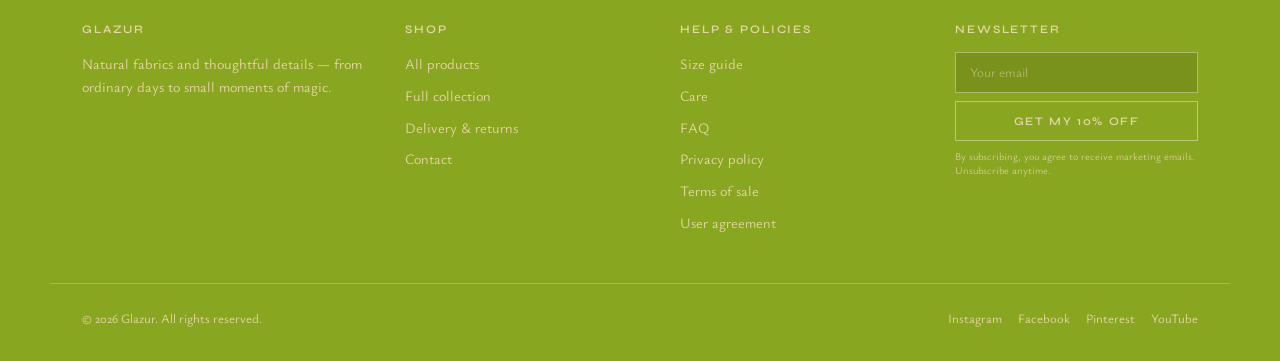
==== commit ebbba3d9: "Rename stripes category and unify pink palette. Update customer-facing labels from Striped tops to P" ====
--- a/index.html
+++ b/index.html
@@ -28,7 +28,7 @@
           <summary class="nav-details__summary">Catalog</summary>
           <div class="nav-details__panel" role="group" aria-label="Catalog categories">
             <a href="#" data-collection="blouses">Blouses</a>
-            <a href="#" data-collection="stripes">Striped tops</a>
+            <a href="#" data-collection="stripes">Parisian stripe tops</a>
             <a href="#" data-collection="skirts">Skirts</a>
             <a class="js-config-collection-default" href="#">Full collection</a>
           </div>
@@ -163,7 +163,7 @@
               </figure>
               <div class="ru-product-card__meta">
                 <h3 class="ru-product-card__name">Violet striped top</h3>
-                <p class="ru-product-card__tag">Striped tops</p>
+                <p class="ru-product-card__tag">Parisian stripe tops</p>
               </div>
             </a>
           </article>
@@ -214,7 +214,7 @@
         <h2 id="catalog-title" class="ru-catalog__title">Catalog</h2>
         <nav class="ru-catalog__links" aria-label="Product categories">
           <a href="#" data-collection="blouses">Blouses</a>
-          <a href="#" data-collection="stripes">Striped tops</a>
+          <a href="#" data-collection="stripes">Parisian stripe tops</a>
           <a href="#" data-collection="skirts">Skirts</a>
           <a class="js-config-collection-default" href="#">Full collection</a>
         </nav>
--- a/css/tokens.css
+++ b/css/tokens.css
@@ -7,8 +7,8 @@
   /* Упаковка: лайм + роза */
   --color-pack-lime: #8dc63f;
   --color-pack-lime-deep: #72a82e;
-  --color-pack-pink: #f4d4e0;
-  --color-pack-pink-mid: #e8b8cc;
+  --color-pack-pink: #e58bad;
+  --color-pack-pink-mid: #e58bad;
   --color-hero-panel: var(--color-pack-lime);
 
   /* Бордо / сезонный акцент (футер, кнопки, контраст) */
@@ -26,30 +26,30 @@
 
   /* Фоны страницы (светлая «витрина» как glazurshop.ru) */
   --color-bg: #fdf8fa;
-  --color-blush: #f7e8ee;
+  --color-blush: #e58bad;
   --color-surface: #ffffff;
   --color-cream-pale: #faf6ed;
   --color-line: #e8c4d4;
 
   /* Витрина как glazurshop.ru: розовая шапка, кремовый герой */
-  --color-shop-header: #f5b8ce;
+  --color-shop-header: #e58bad;
   --color-shop-header-border: rgba(255, 255, 255, 0.22);
   --color-hero-cream: #faf6ef;
   --color-hero-ink: #4a3228;
-  --color-hero-cta: #e895b0;
-  --color-hero-cta-hover: #d97897;
+  --color-hero-cta: #e58bad;
+  --color-hero-cta-hover: #e58bad;
 
   /* Акценты */
   --color-accent: #d4146b;
   --color-accent-hover: #b01058;
-  --color-accent-soft: #fbcfe0;
+  --color-accent-soft: #e58bad;
   --color-magenta: #d70c7a;
   --color-olive: var(--color-pack-lime-deep);
   --color-lavender: var(--color-pack-pink-mid);
-  --color-rose-ui: #e67e9e;
+  --color-rose-ui: #e58bad;
 
   /* Паттерн-вектор (архив) */
-  --color-pattern-surface: #efcad0;
+  --color-pattern-surface: #e58bad;
   --color-pattern-deep: #d70c7a;
 
   --font-heading: "Syne", system-ui, sans-serif;
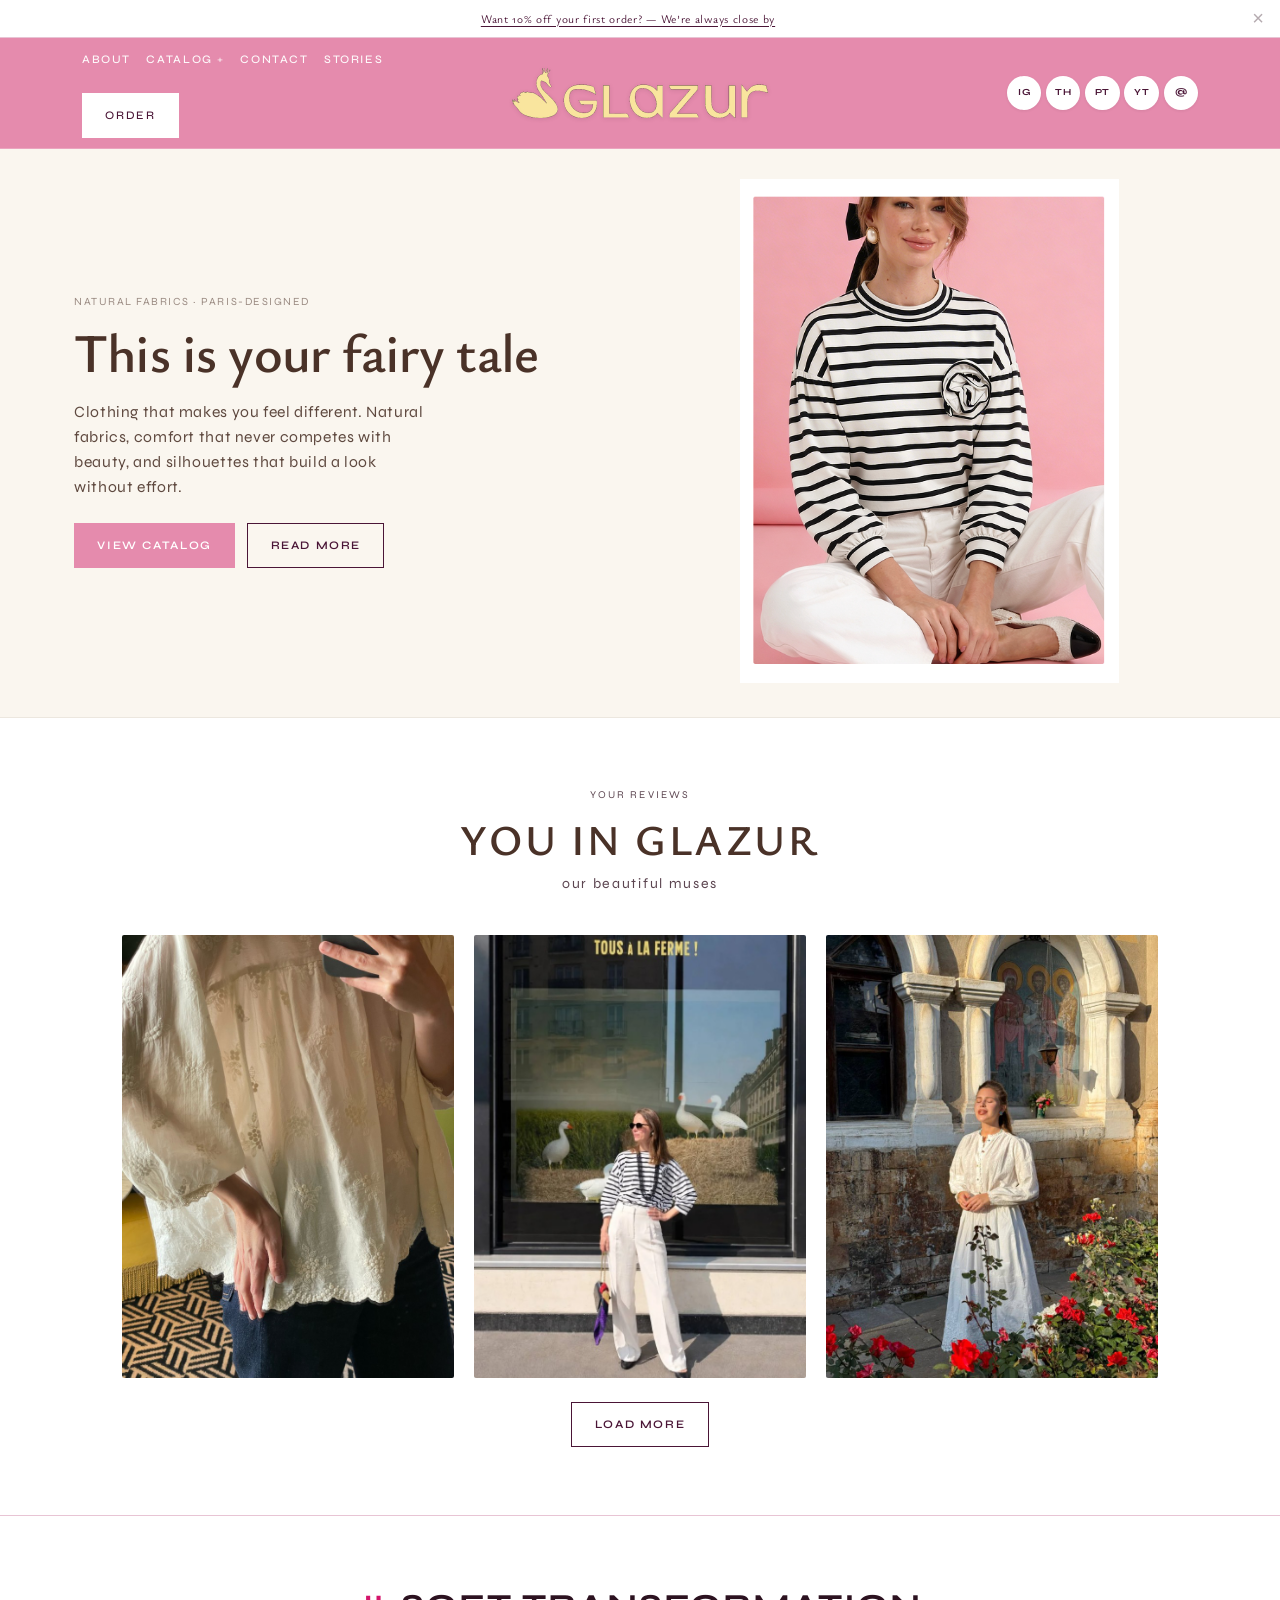
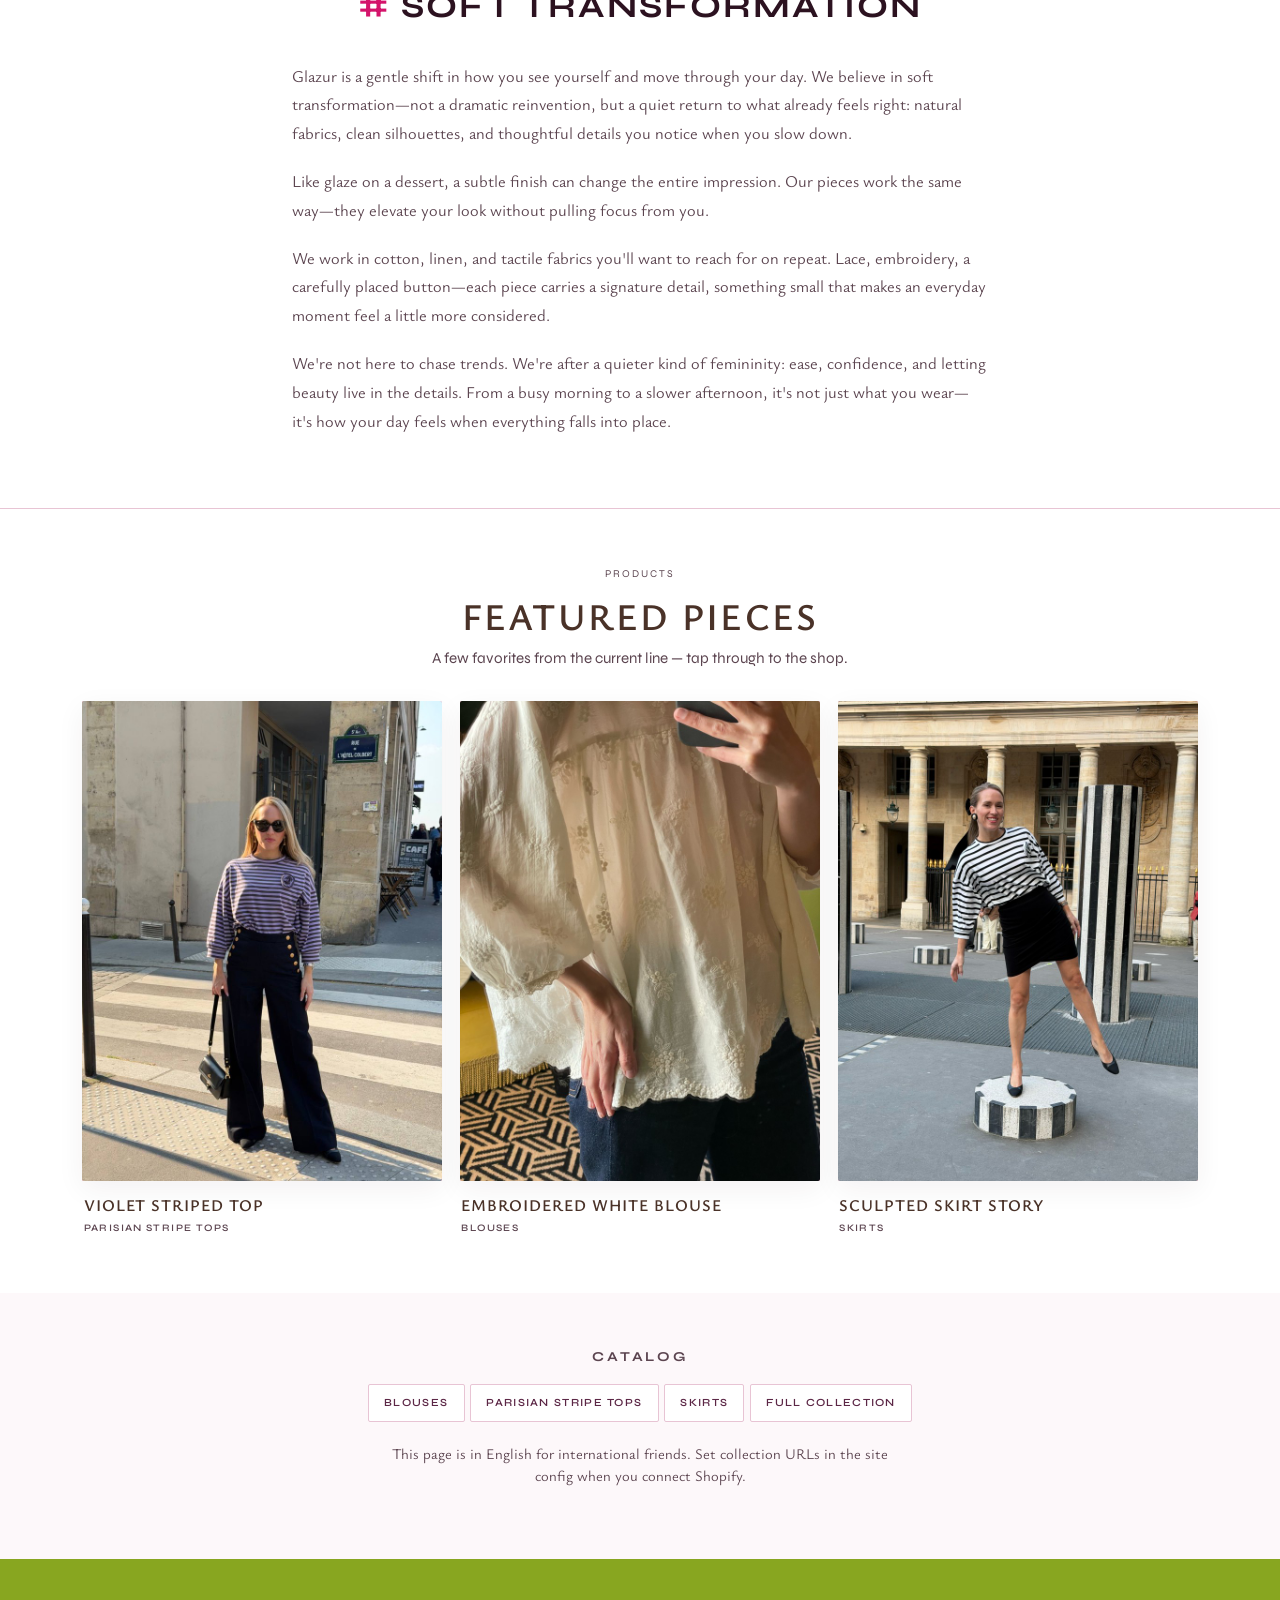
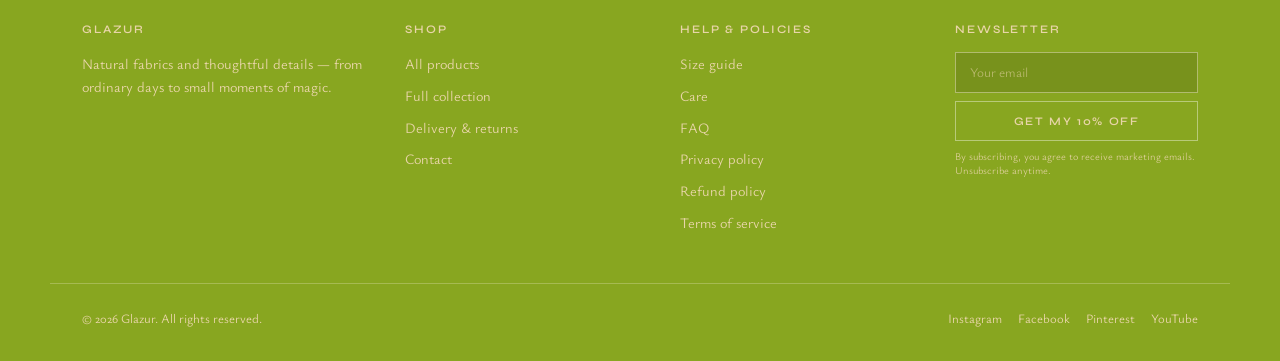
==== commit 77d4bd76: "Fix footer shop and policy links; add page URL snippet for theme parity Static pages: real storefron" ====
--- a/index.html
+++ b/index.html
@@ -234,8 +234,8 @@
       <div>
         <h3>Shop</h3>
         <ul>
-          <li><a class="js-config-shop" href="#">All products</a></li>
-          <li><a class="js-config-collection-default" href="#">Full collection</a></li>
+          <li><a class="js-config-shop" href="https://glazurshop.com">All products</a></li>
+          <li><a class="js-config-collection-default" href="https://glazurshop.com/collections/all">Full collection</a></li>
           <li><a href="shipping-returns.html">Delivery &amp; returns</a></li>
           <li><a class="js-config-mailto" href="mailto:info@glazurshop.com">Contact</a></li>
         </ul>
@@ -246,9 +246,9 @@
           <li><a href="size-guide.html">Size guide</a></li>
           <li><a href="care.html">Care</a></li>
           <li><a href="faq.html">FAQ</a></li>
-          <li><a href="#">Privacy policy</a></li>
-          <li><a href="#">Terms of sale</a></li>
-          <li><a href="#">User agreement</a></li>
+          <li><a class="js-config-policy-privacy" href="https://glazurshop.com/policies/privacy-policy">Privacy policy</a></li>
+          <li><a class="js-config-policy-refund" href="https://glazurshop.com/policies/refund-policy">Refund policy</a></li>
+          <li><a class="js-config-policy-terms" href="https://glazurshop.com/policies/terms-of-service">Terms of service</a></li>
         </ul>
       </div>
       <div class="footer-newsletter">
